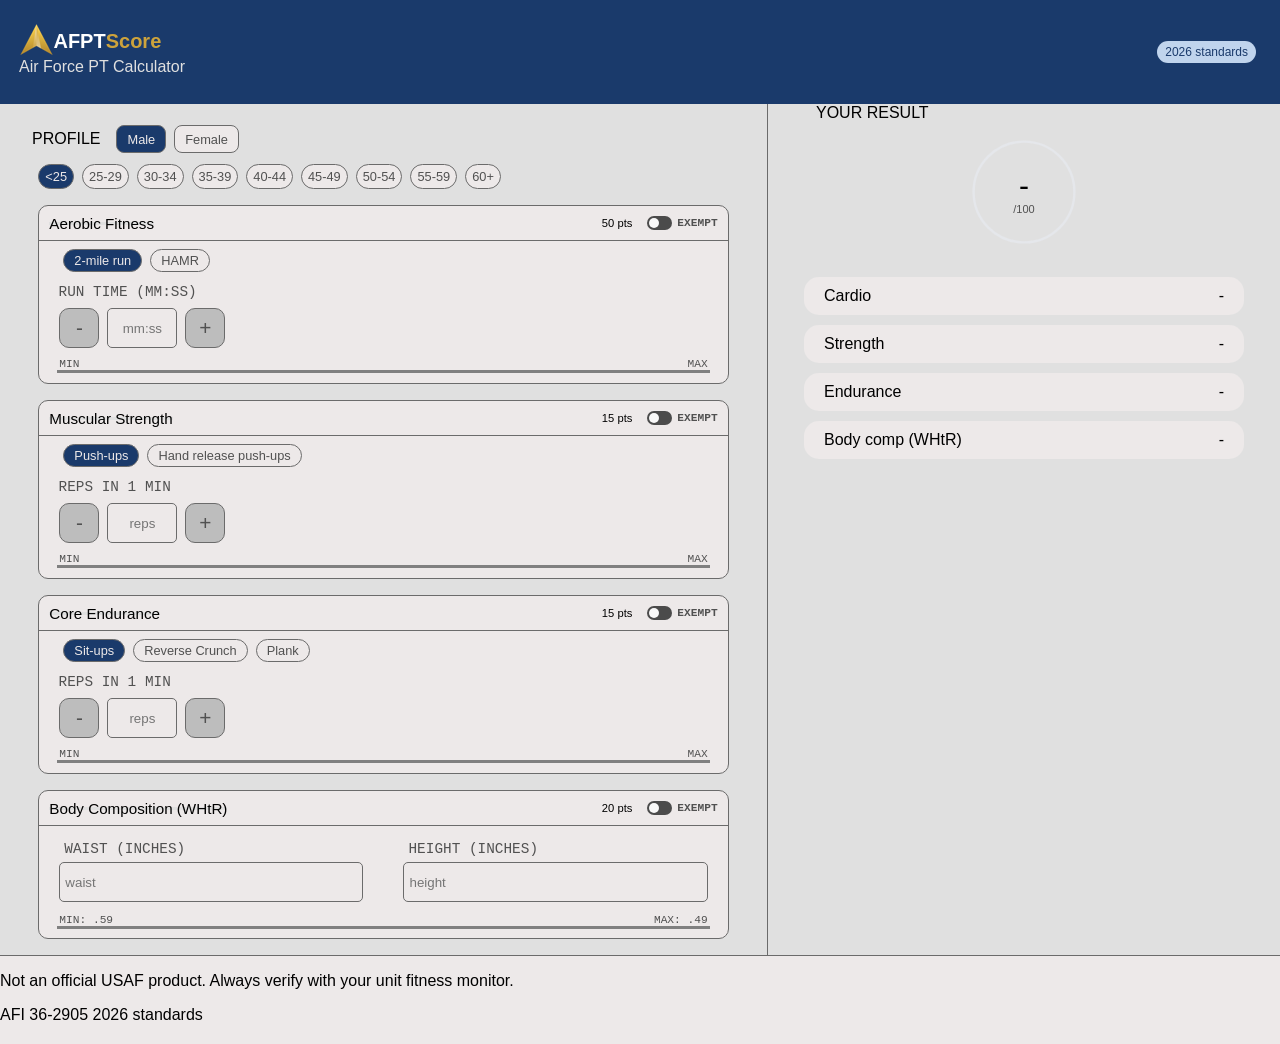
==== index.html @ 71e0cc3a "mobile testing" ====
<!DOCTYPE html>
<html lang="en">
  <head>
    <meta charset="UTF-8" />
    <meta name="viewport" content="width=device-width, initial-scale=1.0" />
 
    <!-- Primary meta -->
    <title>AFPT Calculator — Air Force PT Score & HAMR Planner (2025)</title>
    <meta name="description" content="Calculate your Air Force PT score instantly using 2025 AFI 36-2905 standards. Includes HAMR level planner, waist-to-height ratio check, and official document library." />
    <meta name="author" content="Elisa Cruz" />
    <meta name="robots" content="index, follow" />
 
    <!-- Open Graph (for link previews on Slack, LinkedIn, iMessage etc.) -->
    <meta property="og:type" content="website" />
    <meta property="og:title" content="AFPT Calculator — Air Force PT Score & HAMR Planner (2025)" />
    <meta property="og:description" content="Calculate your Air Force PT score using 2025 AFI 36-2905 standards. HAMR planner, WHtR check, and official documents." />
    <meta property="og:url" content="https://yourdomain.com/" />
    <meta property="og:image" content="https://yourdomain.com/assets/og-image.png" />
    <meta property="og:site_name" content="AFPT.app" />
 
    <!-- Twitter / X card -->
    <meta name="twitter:card" content="summary_large_image" />
    <meta name="twitter:title" content="AFPT Calculator — Air Force PT Score & HAMR Planner (2025)" />
    <meta name="twitter:description" content="Calculate your Air Force PT score using 2025 AFI 36-2905 standards." />
    <meta name="twitter:image" content="https://yourdomain.com/assets/og-image.png" />
 
    <!-- Canonical URL (tells search engines this is the authoritative page) -->
    <link rel="canonical" href="https://yourdomain.com/" />
 
    <!-- Favicon -->
    <link rel="icon" type="image/png" sizes="35x35" href="/assets/logo.png" />
    <link rel="apple-touch-icon" sizes="180x180" href="/assets/logo(180).png">
    <link rel="mask-icon" href="/safari-pinned-tab.svg" color="#5bbad5">
 
    <!-- Theme color (colors the browser chrome on mobile) -->
    <meta name="theme-color" content="#1a3a6b" />
 
    <!-- Stylesheet -->
    <link rel="stylesheet" href="css/styles.css" />
  </head>
 
  <body>
 <header>
    <!-- NAV -->
    <nav class="topnav" role="navigation" aria-label="Main navigation">
      <div class="nav-brand">
        <a href="index.html" aria-label="AFPT home" id="logo-link">
          <img id="logo" src="assets/logo.png">
          <h1 class="nav-title">AFPT<span class="nav-title-muted">Score</span></h1>
          <p id="description">Air Force PT Calculator</p>
        </a>
      </div>
     <!--  <ul class="nav-links" role="list">
        <li><a href="index.html" class="nav-link active" aria-current="page">PT calculator</a></li>
        <li><a href="hamr.html" class="nav-link">HAMR planner</a></li> 
        <li><a href="whtr.html" class="nav-link">WHtR check</a></li>
        <li><a href="documents.html" class="nav-link">Documents</a></li> --->
      </ul>
      <span class="nav-badge">2026 standards</span>
    </nav>
 </header>
    <!-- MAIN CONTENT -->
    <main id="main-content">
        <!-- MAIN DIVS -->
        <div class="main-container">
          <div id="mobile-tabs">
          <button class="mobile-tab selected" id="tab-score">Enter Scores</button>
          <button class="mobile-tab" id="tab-results">Results</button>
          </div>
        <div id="left-div">
            <div id="calculator-form">
              <div id="gender-div">
                <h2 class="hero-eyebrow">Profile</h2>
                    <button id="male" value="male" class="active">Male</button>
                    <button id="female" value="female">Female</button>
                </div>
                <div id="age-div">
                    <button id="under25" value="under25" class="active">&lt;25</button>
                    <button id="age25to29" value="age25to29">25-29</button>
                    <button id="age30to34" value="age30to34">30-34</button>
                    <button id="age35to39" value="age35to39">35-39</button>
                    <button id="age40to44" value="age40to44">40-44</button>
                    <button id="age45to49" value="age45to49">45-49</button>
                    <button id="age50to54" value="age50to54">50-54</button>
                    <button id="age55to59" value="age55to59">55-59</button>
                    <button id="over60" value="over60">60+</button>
                    </div>
                
                <div class="cal-div"> 
                  <div class="comp-header">
                    <h3 class="div-header">Aerobic Fitness</h3>
                    <div class="comp-right-text">
                    <span class="max-points">50 pts</span>
                    <label class="switch"><input type="checkbox" id="exempt-cardio"><span class="slider"></span></label>
                    <label for="exempt-cardio" class="exempt-label" id="cardio-exempt-label">Exempt</label>
                    </div>
                    </div>
                    <div id="cardio-div">
                      <div class="exempt-overlay hidden"></div>
                    <div class="button-div">
                        <button id="two-mile" class="active">2-mile run</button>
                        <button id="hamr">HAMR</button>
                        </div>
                        <div class="row-text-input">
                        <label for="cardio-input" id="cardio-label">Run Time (mm:ss)</label>
                        <div class="increment-div">
                        <button class ="increment minus">-</button>
                        <input class="ex-input" id="cardio-input" name="cardio-result" placeholder="mm:ss"/>
                        <button class ="increment plus">+</button>
                        </div>
                        <div class="min-max-div">
                          <div class="min-max-span">
                          <span id="cardio-min" class="min">Min</span>
                          <span id="cardio-max" class="max">Max</span>
                          </div>
                          <div class="line-back"></div>
                        </div>
                        </div>
                        </div>
                        
                       
                        
                       
                </div>

                <div class="cal-div">   
                     <div class="comp-header">
                    <h3 class="div-header">Muscular Strength</h3>
                    <div class="comp-right-text">
                    <span class="max-points">15 pts</span>
                    <label class="switch"><input type="checkbox" id="exempt-strength"><span class="slider"></span></label>
                    <label for="exempt-strength" class="exempt-label">Exempt</label>
                    </div>
                    </div>
                    <div id="strength-div">
                    <div class="exempt-overlay hidden"></div>
                    <div class="button-div">
                        <button id="push-ups" class="active">Push-ups</button>
                        <button id="hand-release">Hand release push-ups</button>
                        </div>
                        <div class="row-text-input">
                        <label  for="strength-input" id="strength-label">Reps in 1 min</label>
                        <div class="increment-div">
                        <button class ="increment minus">-</button>
                        <input class="ex-input" id="strength-input" name="strength-input" placeholder="reps"/>
                        <button class ="increment plus">+</button>
                        </div>
                        <div class="min-max-div">
                          <div class="min-max-span">
                          <span id="strength-min" class="min">Min</span>
                          <span id="strength-max" class="max">Max</span>
                          </div>
                          <div class="line-back"></div>
                        </div>
                        </div>
                    </div>
                </div>
                <div class="cal-div">   
                     <div class="comp-header">
                    <h3 class="div-header">Core Endurance</h3>
                    <div class="comp-right-text">
                    <span class="max-points">15 pts</span>
                    <label class="switch"><input type="checkbox" id="exempt-core"><span class="slider"></span></label>
                    <label for="exempt-core" class="exempt-label">Exempt</label>
                    </div>
                    </div>
                    <div id="core-div">
                    <div class="exempt-overlay hidden"></div>
                    <div class="button-div" id="core-btns-div">
                        <button id="sit-ups" class="active">Sit-ups</button>
                        <button id="cross-leg">Reverse Crunch</button>
                        <button id="plank">Plank</button>
                        </div>
                        <div class="row-text-input">
                        <label for="endurace-result" id="core-label">Reps in 1 min</label>
                        <div class="increment-div">
                        <button class ="increment minus">-</button>
                        <input class="ex-input" id="core-input" name="endurance-result" placeholder="reps"/>
                        <button class ="increment plus">+</button>
                        </div>
                        <div class="min-max-div">
                          <div class="min-max-span">
                          <span id="core-min" class="min">Min</span>
                          <span id="core-max" class="max">Max</span>
                          </div>
                          <div class="line-back"></div>
                        </div>
                    </div>
                    </div>
                </div>

                <div class="cal-div">   
                    <div class="comp-header">
                    <h3 class="div-header">Body Composition (WHtR)</h3>
                    <div class="comp-right-text">
                    <span class="max-points">20 pts</span>
                    <label class="switch"><input type="checkbox" id="exempt-body-comp"><span class="slider"></span></label>
                    <label for="exempt-cardio" class="exempt-label">Exempt</label>
                    </div>
                    </div>
                        <div id="body-comp-grid">
                    <div class="exempt-overlay hidden"></div>
                          <div class="body-comp-input">
                        <label for="waist">Waist (inches)</label>
                        <input id="waist" name="waist" placeholder="waist"/>
                        </div>
                        <div class="body-comp-input">
                        <label for="height">Height (inches)</label>
                        <input  id="height" name="height" placeholder="height"/>
                        </div>
                        <div class="min-max-div" id="body-min-max-div">
                          <div class="min-max-span">
                          <span id="body-comp-min" class="min">Min: .59</span>
                          <span id="body-comp-max" class="max">Max: .49</span>
                          </div>
                          <div class="line-back"></div>
                        </div>
                    </div>
                </div>
            </div>
            </div>
        <div id="right-div" class="hidden">
            <h2 class="hero-eyebrow">Your Result</h2>

            <div class="total-score-div">
                 <svg class="score-svg" viewBox="0 0 100 100" width="120" height="120">
      <!-- background track -->
      <circle
        cx="50" cy="50" r="42"
        fill="none"
        stroke="#e5e7eb"
        stroke-width="2"
      />
      <!-- animated fill ring -->
      <circle
        id="score-ring"
        cx="50" cy="50" r="42"
        fill="none"
        stroke="#639922"
        stroke-width="8"
        stroke-linecap="round"
        stroke-dasharray="264"
        stroke-dashoffset="264"
        transform="rotate(-90 50 50)"
      />
    </svg><span id="score-points">-</span><span id="total-possible">/100</span>
    </div>
            
            <div class="breakdown"><p>Cardio</p><p id="cardio">-</p></div>
            <div class="breakdown"><p>Strength</p><p id="strength">-</p></div>
            <div class="breakdown"><p>Endurance</p><p id="endurance">-</p></div>
            <div class="breakdown"><p>Body comp (WHtR)</p><p id="whtr">-</p></div>
        </div>
    </main>
 
    <!-- FOOTER -->
    <footer class="footer-bar" role="contentinfo">
      <p class="footer-note">Not an official USAF product. Always verify with your unit fitness monitor.</p>
      <p class="footer-note">AFI 36-2905 2026 standards</p>
    </footer>
 
    <!-- SCRIPTS -->
    <script src="js/data.js"></script>
    <script src="js/calculator.js"></script>
  </body>
</html>
---- css/styles.css ----
/* Global Styles */
:root {
--black: #000000; 
--gray: #515151;
--color-background:  #ede9e9;
--color-background-darker: #e0e0e0;
--light-blue: #c0d4ed;
--blue:#1a3a6b;
--gold: #cda33c;
--white: #ffffff;
--border: #6b6b6b;
--exempt: #ce5c43;
--exempt-overlay:#c0bdbd88;
/*font*/
--font-sans: -apple-system, BlinkMacSystemFont, "Segoe UI", Helvetica, Arial, sans-serif;
--font-mono: "SF Mono", "Fira Code", "Fira Mono", "Roboto Mono", monospace;
}
* {
  box-sizing: border-box;
}
html {
    background-color: var(--color-background);
}
body {
    margin: 0;
    padding: 0;
    font-family: var(--font-sans);
}
/* HIDDEN CLASS */
.hidden {
  display: none;
}

/*EXEMPT OVERLAY*/
#cardio-div, #strength-div, #core-div, #body-comp-grid{
  position: relative;
}

.exempt-overlay {
  position: absolute;
  top: 0;
  left: 0;
  right: 0;
  bottom: 0;
  background: var(--exempt-overlay);
    backdrop-filter: blur(2px);
  -webkit-backdrop-filter: blur(2px); 
  z-index: 2;
  border-radius: 0 0 10px 10px;
}



/* REMOVE DEFAULT STYLES */
input, textarea, select {
    -webkit-appearance: none;
    -moz-appearance: none;
    appearance: none;
    border-radius: 0; 
    background-image: none; 
}
#logo-link {
  padding-top: 20px;
  text-decoration: none;
}
#logo-link p {
   font-family: var(--font-sans);
  font-size: 1rem;
  position: relative;
  right: 15px;
  bottom: 5px;
}
/* FONTS */
h2 {
  font-family: var(--font-sans);
  font-size: 1rem;
  font-weight: 500;
  color: var(--black);
  margin:  1rem .5rem 1rem 2rem;
  display: inline;
}
h3
{
    font-size: .95rem;
    font-family:var(--font-sans);
    font-weight:500;
}
p {
    color: var(--black);
}
.hero-eyebrow {
  font-family: var(--font-sans);
  text-transform: uppercase;
}
#description {
  font-size: .2rem;
  color: var(--color-background-darker);
  margin: 10px 10px 20px;
}

#logo {
  display: inline;
  margin: 10px -5px  0;
  position: relative;
  top:10px;
}
.nav-title {
  display: inline-block;
  font-size: 1.25rem;
  font-weight: 700;
  color: var(--white);
  margin: 0;
}
.nav-title-muted {
  color: var(--gold);
}  

/* HEADER */
header {
 background-color: var(--blue);
    color: var(--white)
}
/* NAV */
nav {
  display: flex;
  justify-content: space-between;
  align-items: center;
  padding: .2rem 1.5rem;
}
.nav-links {
  display: flex;
  gap: 1.5rem;
  list-style: none;
  color: var(--gray);
  padding: 0 0.25rem;
}
.nav-link {
  color: var(--gray);
  text-decoration: none;
  font-weight: 500;
  border-radius:10px;
  padding: .5rem .75rem;
}
.nav-link:visited {
    color: none;
}
.active {
background-color: var(--blue);
color: var(--color-background);
}  


.nav-badge {
  background-color: var(--light-blue);
  color: var(--blue);
  font-size: 0.75rem;
  font-weight: 400;
  padding: 0.25rem 0.5rem;
  border-radius: 9999px;
}
.main-container {
  display: grid;
  grid-template-columns: 1fr;
  background: var(--color-background-darker);
}
#mobile-tabs {
  display: grid;
  grid-template-columns: 1fr 1fr;
  height: 40px;
}
.mobile-tab {
  border-style: none;
  border-radius: 0px;
  background-color: var(--color-background);
}
.selected {
border-bottom: solid 4px var(--blue);
}

#left-div {
  border-right: solid var(--border) .5px;
}

#right-div {
  padding: 0 1rem;
  background-color: var(--color-background-darker);
}

.cal-div {
  display: flex;
  background-color: var(--color-background);
  flex-direction: column;
  border: solid var(--border) .5px;
  border-radius: 10px;
    width: 90%;
  margin: 1rem auto;

}
#gender-div {
display: flex;
gap: .5rem;
align-items: center ;
margin-top: 10px;

}

#gender-div button {
height: 28px;
border-radius: 8px;
}
#age-div {
  display: flex;
  flex-wrap: wrap;
    gap: .5rem;
    justify-content: flex-start;
    width: 90%;
  margin: 0 auto 1rem;
}
#age-div button {
  font-size: .8rem;
  padding: 4px 6px;
}
.button-div {
  display: flex; 
  justify-content: flex-start;
  gap: .5rem;
  margin: .5rem 1.5rem;
}

.comp-header {
  display: flex;
  justify-content: space-between;
  border-bottom: .5px solid var(--border);
  height: 35px;
}

.comp-right-text {
display: flex;
flex-direction: row;
align-items: center;
gap: 5px;
margin-right: 10px;
font-size: .7rem;
}

.max-points {
  margin-right: 10px;
}
 .exempt-label {
  margin: 0;
  font-family: var(--font-mono);
  text-transform: uppercase;
  font-size: .7rem;
  font-weight: 600;
}
.is-exempt {

    color:#6b6b6b;
  h3 {
    color:#6b6b6b;
  }
  label {
    color: var(--exempt);
  }
}
.row-text-input {
  display: flex;
  flex-direction: column;
  justify-content: flex-start;
  margin: 0;
}
.increment-div {
  display: flex;
  gap: 3px;
  align-content: center;
}

.increment {
  height: 40px;
  width: 40px;
  border-radius: 10px;
  background: #bdbdbd;
  font-size: 1.3rem;

}
.minus {
  margin-left: 20px;
}
.ex-input {
  width: 70px;
  height: 40px;
  text-align: center;
  margin: 0 5px 10px 5px;
}

.div-header {
display: flex;
justify-content: space-between;
align-items: center;
padding: 0;
color: var(--black);
background-color: var(--color-background-darker);
margin-left: 10px;
}
.min-max-div {
  display: flex;
  flex-direction: column;
 align-items: center;
 margin-bottom: 10px;
}
.min-max-span {
  display: flex;
  flex-direction: row;
  width: 100%;
  justify-content: space-between;
    font-family: var(--font-mono);
  text-transform: uppercase;
  color: var(--gray);
  font-size: .7rem;
}
.min {
 margin-left: 20px;
}

.max {
 margin-right: 20px;
}
.line-back {
  width:95%;
  height:3px;
  background-color:gray;
  margin: 0;
}

button {
background-color: var(--color-background);
color: var(--gray);
border: none;
padding: 3px 10px;
border-radius: 20px;
border: solid var(--border) .5px;
cursor: pointer;
font-size: .8rem;
}
/* CALCULATOR STYLES*/
label {
color: var(--gray);
font-size: .9rem;
margin: .25rem 1.2rem .5rem;
text-transform: uppercase;
font-family: var(--font-mono);
}
input, select {
background-color: var(--color-background);
color: var(--black);
border: solid var(--border) .5px;
padding: 5px;
border-radius: 5px;
margin: 0;
}

/*TOGGLE SWITCH*/
input[type="checkbox"] {
 opacity: 0;
  width: 0;
  height: 0;

}

.switch {
  position: relative;
  display: inline-block;
  width: 25px;
  height: 14px;
  margin: 0;
}

.slider {
position: absolute;
cursor: pointer;
  top: 0;
  left: 0;
  right: 0;
  bottom: 0;
  background-color: #4b4b4b;
  border-radius: 80px;
  -webkit-transition: .4s;
  transition: .4s;
}

.slider::before {
  position: absolute;
  content: "";
  height: 10px;
  width: 10px;
  left: 2px;
  bottom: 2px;
  border-radius: 20px;
  background-color: rgba(255, 255, 255, 0.963);
  -webkit-transition: .4s;
  transition: .4s;
}

input:checked + .slider {
  background-color: var(--exempt);
}

input:focus + .slider {
  box-shadow: 0 0 1px var(--exempt);
}

input:checked + .slider:before {
  -webkit-transform: translateX(11px);
  -ms-transform: translateX(11px);
  transform: translateX(11px);
}
/*///////*/
#body-comp-grid {
  display: grid;
  grid-template-columns: 1fr 1fr;
  grid-template-rows: 1fr 40%;
  justify-content: left;
  width: 100%;
  margin: 0;
}

#body-min-max-div {
  display: flex;
  justify-content: center;
  grid-row: 2/3;
  grid-column: 1/3;
  margin: 0 0 16px;
  width: 100%;
}

.body-comp-input {
  display: flex;
 flex-direction: column;
 margin:10px 20px 5px;
}
.body-comp-input input {
  width: 100%;
  height: 40px;
}
.body-comp-input label {
  margin: 5px;
}

.total-score-div {
    position: relative;
  width: 120px;
  height: 120px;
  display: flex;
  justify-content: center;
  margin: 10px auto 25px;
}

.score-svg {
  position: absolute;
  top: 0;
  left: 0;
}
.total-score-div span {
position: absolute;
  top: 45%;
  left: 50%;
  transform: translate(-50%, -50%);
  text-align: center;
  display: flex;
  flex-direction: column;
  padding: 10px;
}

#score-points {
font-size: 30px;
  font-weight: 500;
  color: var(--black);
  line-height: 1;
}
#total-possible {
   font-size: 11px;
  color: var(--gray);
  margin-top: 23px;
}
.breakdown {
    background-color: var(--color-background);
    display: flex;
    justify-content: space-between;
    margin:10px  20px;
border-radius: 15px;
padding: 5px;
}
.breakdown p {
    margin: 5px 15px;
}


/* FOOTER */
footer {
border-top: solid var(--border) .5px;
}


/*  MID SIZE SCREEN WIDTH  */

@media only screen and (min-width: 700px) {

.main-container {
  grid-template-columns: 60% 40%;
}

  #left-div {
  grid-column: 1/2;
  gap: 1rem;
}

#right-div {
  grid-column: 2/3;
  gap: 1rem;
}

#mobile-tabs {
  display: none;
}


}
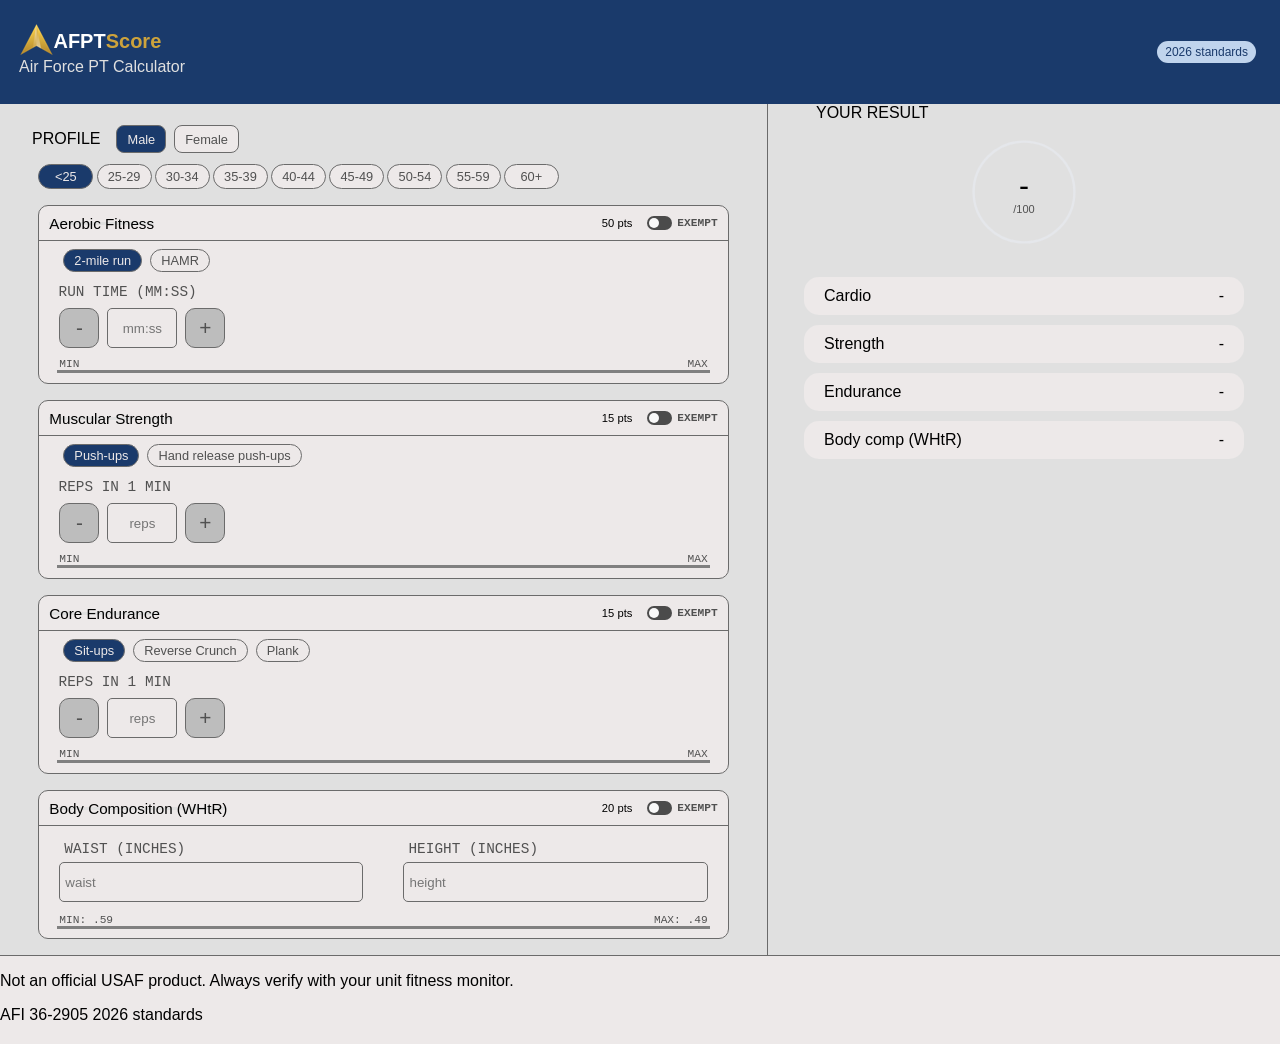
==== commit dcdd40f0: "update" ====
--- a/index.html
+++ b/index.html
@@ -5,7 +5,7 @@
     <meta name="viewport" content="width=device-width, initial-scale=1.0" />
  
     <!-- Primary meta -->
-    <title>AFPT Calculator — Air Force PT Score & HAMR Planner (2025)</title>
+    <title>AFPTScore  — Air Force PT Calculator</title>
     <meta name="description" content="Calculate your Air Force PT score instantly using 2025 AFI 36-2905 standards. Includes HAMR level planner, waist-to-height ratio check, and official document library." />
     <meta name="author" content="Elisa Cruz" />
     <meta name="robots" content="index, follow" />
@@ -15,22 +15,25 @@
     <meta property="og:title" content="AFPT Calculator — Air Force PT Score & HAMR Planner (2025)" />
     <meta property="og:description" content="Calculate your Air Force PT score using 2025 AFI 36-2905 standards. HAMR planner, WHtR check, and official documents." />
     <meta property="og:url" content="https://yourdomain.com/" />
-    <meta property="og:image" content="https://yourdomain.com/assets/og-image.png" />
-    <meta property="og:site_name" content="AFPT.app" />
+    <meta property="og:image" content="assets/logo.png" />
+    <meta property="og:site_name" content="AFPTScore" />
  
     <!-- Twitter / X card -->
     <meta name="twitter:card" content="summary_large_image" />
     <meta name="twitter:title" content="AFPT Calculator — Air Force PT Score & HAMR Planner (2025)" />
     <meta name="twitter:description" content="Calculate your Air Force PT score using 2025 AFI 36-2905 standards." />
-    <meta name="twitter:image" content="https://yourdomain.com/assets/og-image.png" />
+    <meta name="twitter:image" content="assets/logo.png" />
  
     <!-- Canonical URL (tells search engines this is the authoritative page) -->
     <link rel="canonical" href="https://yourdomain.com/" />
  
     <!-- Favicon -->
-    <link rel="icon" type="image/png" sizes="35x35" href="/assets/logo.png" />
-    <link rel="apple-touch-icon" sizes="180x180" href="/assets/logo(180).png">
-    <link rel="mask-icon" href="/safari-pinned-tab.svg" color="#5bbad5">
+  <link rel="icon" type="image/png" href="assets/favicon-96x96.png" sizes="96x96" />
+<link rel="icon" type="image/svg+xml" href="assets/favicon.svg" />
+<link rel="shortcut icon" href="assets/favicon.ico" />
+<link rel="apple-touch-icon" sizes="180x180" href="assets/apple-touch-icon.png" />
+<meta name="apple-mobile-web-app-title" content="AFPTScore" />
+<link rel="manifest" href="assets/site.webmanifest" />
  
     <!-- Theme color (colors the browser chrome on mobile) -->
     <meta name="theme-color" content="#1a3a6b" />
--- a/css/styles.css
+++ b/css/styles.css
@@ -211,7 +211,7 @@
 #age-div {
   display: flex;
   flex-wrap: wrap;
-    gap: .5rem;
+    gap: .2rem;
     justify-content: flex-start;
     width: 90%;
   margin: 0 auto 1rem;
@@ -219,6 +219,7 @@
 #age-div button {
   font-size: .8rem;
   padding: 4px 6px;
+  width:55px;
 }
 .button-div {
   display: flex; 
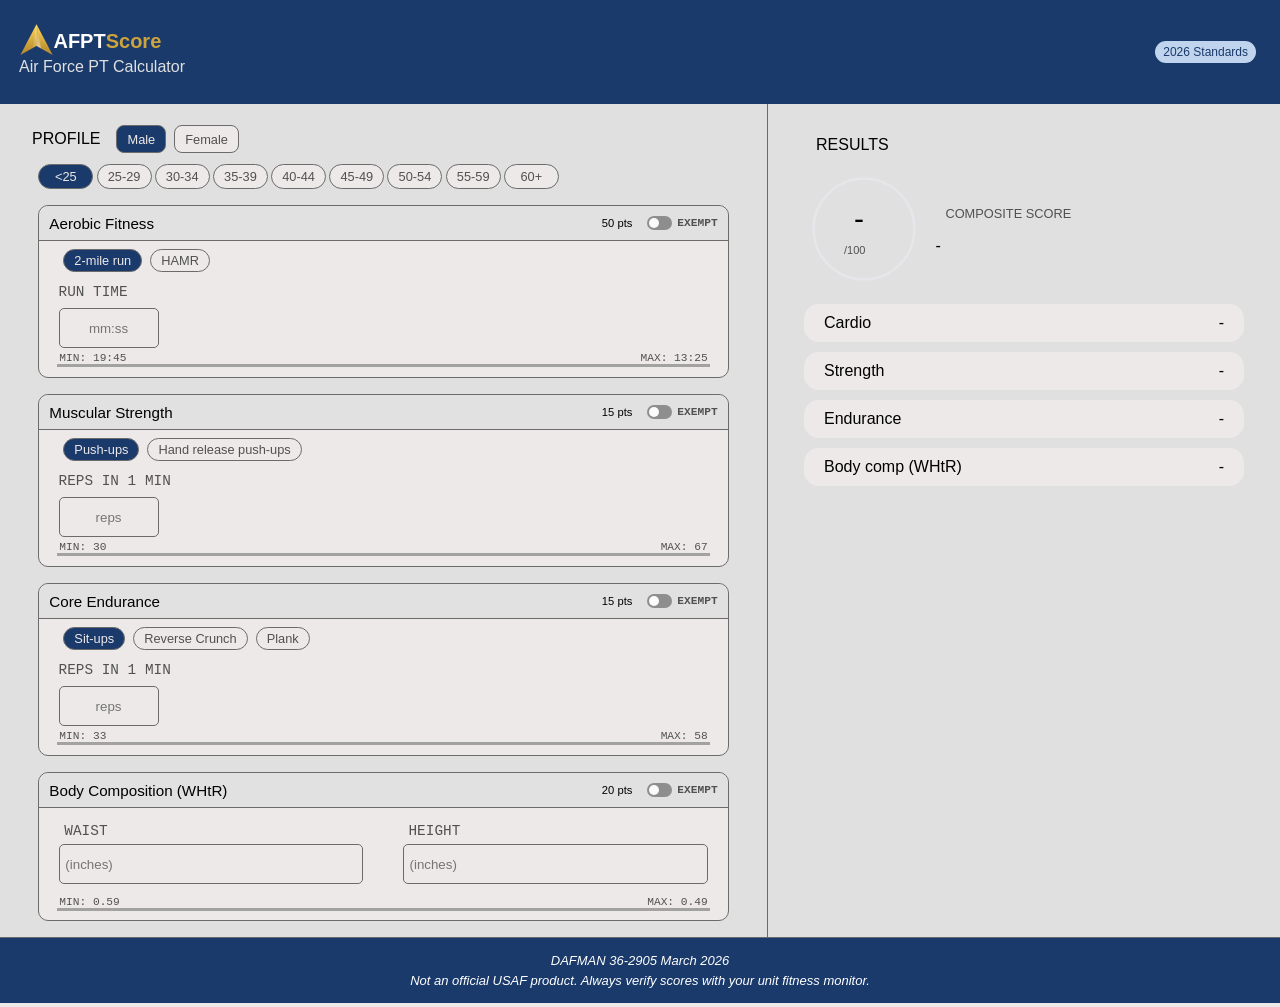
==== commit adb4a04d: "update" ====
--- a/index.html
+++ b/index.html
@@ -57,9 +57,9 @@
         <li><a href="index.html" class="nav-link active" aria-current="page">PT calculator</a></li>
         <li><a href="hamr.html" class="nav-link">HAMR planner</a></li> 
         <li><a href="whtr.html" class="nav-link">WHtR check</a></li>
-        <li><a href="documents.html" class="nav-link">Documents</a></li> --->
-      </ul>
-      <span class="nav-badge">2026 standards</span>
+        <li><a href="documents.html" class="nav-link">Documents</a></li> 
+      </ul>--->
+      <span class="nav-badge">2026 Standards</span>
     </nav>
  </header>
     <!-- MAIN CONTENT -->
@@ -91,7 +91,7 @@
                 
                 <div class="cal-div"> 
                   <div class="comp-header">
-                    <h3 class="div-header">Aerobic Fitness</h3>
+                    <h3 >Aerobic Fitness</h3>
                     <div class="comp-right-text">
                     <span class="max-points">50 pts</span>
                     <label class="switch"><input type="checkbox" id="exempt-cardio"><span class="slider"></span></label>
@@ -100,23 +100,24 @@
                     </div>
                     <div id="cardio-div">
                       <div class="exempt-overlay hidden"></div>
-                    <div class="button-div">
+                    <div class="button-div" id="cardio-btns-div">
                         <button id="two-mile" class="active">2-mile run</button>
                         <button id="hamr">HAMR</button>
                         </div>
                         <div class="row-text-input">
-                        <label for="cardio-input" id="cardio-label">Run Time (mm:ss)</label>
-                        <div class="increment-div">
-                        <button class ="increment minus">-</button>
+                        <label for="cardio-input" id="cardio-label">Run Time</label>
+                        <div class="input-div">
                         <input class="ex-input" id="cardio-input" name="cardio-result" placeholder="mm:ss"/>
-                        <button class ="increment plus">+</button>
+                        <span class="input-error-msg hidden" id="cardio-input-error"></span>
                         </div>
                         <div class="min-max-div">
                           <div class="min-max-span">
                           <span id="cardio-min" class="min">Min</span>
                           <span id="cardio-max" class="max">Max</span>
                           </div>
-                          <div class="line-back"></div>
+                          <div class="line-back">
+                            <div class="line-fill" id="cardio-fill"></div>
+                          </div>
                         </div>
                         </div>
                         </div>
@@ -128,7 +129,7 @@
 
                 <div class="cal-div">   
                      <div class="comp-header">
-                    <h3 class="div-header">Muscular Strength</h3>
+                    <h3 >Muscular Strength</h3>
                     <div class="comp-right-text">
                     <span class="max-points">15 pts</span>
                     <label class="switch"><input type="checkbox" id="exempt-strength"><span class="slider"></span></label>
@@ -137,30 +138,31 @@
                     </div>
                     <div id="strength-div">
                     <div class="exempt-overlay hidden"></div>
-                    <div class="button-div">
+                    <div class="button-div" id="strength-btns-div">
                         <button id="push-ups" class="active">Push-ups</button>
                         <button id="hand-release">Hand release push-ups</button>
                         </div>
                         <div class="row-text-input">
                         <label  for="strength-input" id="strength-label">Reps in 1 min</label>
-                        <div class="increment-div">
-                        <button class ="increment minus">-</button>
+                        <div class="input-div">
                         <input class="ex-input" id="strength-input" name="strength-input" placeholder="reps"/>
-                        <button class ="increment plus">+</button>
+                        <span class="input-error-msg hidden" id="strength-input-error"></span>
                         </div>
                         <div class="min-max-div">
                           <div class="min-max-span">
                           <span id="strength-min" class="min">Min</span>
                           <span id="strength-max" class="max">Max</span>
                           </div>
-                          <div class="line-back"></div>
+                          <div class="line-back">
+                            <div class="line-fill" id="strength-fill"></div>
+                          </div>
                         </div>
                         </div>
                     </div>
                 </div>
                 <div class="cal-div">   
                      <div class="comp-header">
-                    <h3 class="div-header">Core Endurance</h3>
+                    <h3 >Core Endurance</h3>
                     <div class="comp-right-text">
                     <span class="max-points">15 pts</span>
                     <label class="switch"><input type="checkbox" id="exempt-core"><span class="slider"></span></label>
@@ -176,17 +178,18 @@
                         </div>
                         <div class="row-text-input">
                         <label for="endurace-result" id="core-label">Reps in 1 min</label>
-                        <div class="increment-div">
-                        <button class ="increment minus">-</button>
+                        <div class="input-div">
                         <input class="ex-input" id="core-input" name="endurance-result" placeholder="reps"/>
-                        <button class ="increment plus">+</button>
+                        <span class="input-error-msg hidden" id="core-input-error"></span>
                         </div>
                         <div class="min-max-div">
                           <div class="min-max-span">
                           <span id="core-min" class="min">Min</span>
                           <span id="core-max" class="max">Max</span>
                           </div>
-                          <div class="line-back"></div>
+                          <div class="line-back">
+                            <div class="line-fill" id="core-fill"></div>
+                          </div>
                         </div>
                     </div>
                     </div>
@@ -194,7 +197,7 @@
 
                 <div class="cal-div">   
                     <div class="comp-header">
-                    <h3 class="div-header">Body Composition (WHtR)</h3>
+                    <h3 >Body Composition (WHtR)</h3>
                     <div class="comp-right-text">
                     <span class="max-points">20 pts</span>
                     <label class="switch"><input type="checkbox" id="exempt-body-comp"><span class="slider"></span></label>
@@ -204,28 +207,32 @@
                         <div id="body-comp-grid">
                     <div class="exempt-overlay hidden"></div>
                           <div class="body-comp-input">
-                        <label for="waist">Waist (inches)</label>
-                        <input id="waist" name="waist" placeholder="waist"/>
+                        <label for="waist">Waist</label>
+                        <input id="waist" name="waist" placeholder="(inches)"/>
+                        <span class="input-error-msg hidden" id="waist-error"></span>
                         </div>
                         <div class="body-comp-input">
-                        <label for="height">Height (inches)</label>
-                        <input  id="height" name="height" placeholder="height"/>
+                        <label for="height">Height</label>
+                        <input id="height" name="height" placeholder="(inches)"/>
+                        <span class="input-error-msg hidden" id="height-error"></span>
                         </div>
                         <div class="min-max-div" id="body-min-max-div">
                           <div class="min-max-span">
                           <span id="body-comp-min" class="min">Min: .59</span>
                           <span id="body-comp-max" class="max">Max: .49</span>
                           </div>
-                          <div class="line-back"></div>
+                          <div class="line-back"><div class="line-fill" id="body-comp-fill"></div></div>
+                          
                         </div>
                     </div>
                 </div>
             </div>
             </div>
         <div id="right-div" class="hidden">
-            <h2 class="hero-eyebrow">Your Result</h2>
+            <h2 class="hero-eyebrow">Results</h2>
 
             <div class="total-score-div">
+              <div id="svg-div">
                  <svg class="score-svg" viewBox="0 0 100 100" width="120" height="120">
       <!-- background track -->
       <circle
@@ -247,6 +254,11 @@
         transform="rotate(-90 50 50)"
       />
     </svg><span id="score-points">-</span><span id="total-possible">/100</span>
+  </div>
+    <div id="composite-div">
+      <h3>Composite score</h3>
+      <p id="composite-score">-</p>
+    </div>
     </div>
             
             <div class="breakdown"><p>Cardio</p><p id="cardio">-</p></div>
@@ -258,8 +270,8 @@
  
     <!-- FOOTER -->
     <footer class="footer-bar" role="contentinfo">
-      <p class="footer-note">Not an official USAF product. Always verify with your unit fitness monitor.</p>
-      <p class="footer-note">AFI 36-2905 2026 standards</p>
+      <p class="footer-note">DAFMAN 36-2905 March 2026</p>
+      <p class="footer-note">Not an official USAF product. Always verify scores with your unit fitness monitor.</p>
     </footer>
  
     <!-- SCRIPTS -->
--- a/css/styles.css
+++ b/css/styles.css
@@ -11,6 +11,7 @@
 --border: #6b6b6b;
 --exempt: #ce5c43;
 --exempt-overlay:#c0bdbd88;
+--green:#1a6b21;
 /*font*/
 --font-sans: -apple-system, BlinkMacSystemFont, "Segoe UI", Helvetica, Arial, sans-serif;
 --font-mono: "SF Mono", "Fira Code", "Fira Mono", "Roboto Mono", monospace;
@@ -84,6 +85,7 @@
     font-size: .95rem;
     font-family:var(--font-sans);
     font-weight:500;
+    margin-left: 10px;
 }
 p {
     color: var(--black);
@@ -182,7 +184,7 @@
 }
 
 #right-div {
-  padding: 0 1rem;
+  padding: 2rem 1rem 0;
   background-color: var(--color-background-darker);
 }
 
@@ -231,8 +233,11 @@
 .comp-header {
   display: flex;
   justify-content: space-between;
+  align-items: center;
   border-bottom: .5px solid var(--border);
   height: 35px;
+  border-radius: 10px 10px 0 0;
+  background-color: rgba(224, 224, 224, 0.8);
 }
 
 .comp-right-text {
@@ -270,39 +275,32 @@
   justify-content: flex-start;
   margin: 0;
 }
-.increment-div {
-  display: flex;
-  gap: 3px;
-  align-content: center;
-}
-
-.increment {
-  height: 40px;
-  width: 40px;
-  border-radius: 10px;
-  background: #bdbdbd;
-  font-size: 1.3rem;
-
-}
-.minus {
-  margin-left: 20px;
-}
+.input-div {
+  display: flex;
+  flex-direction: column;
+  margin: 0 1.2rem;
+}
+
 .ex-input {
-  width: 70px;
+  width: 100px;
   height: 40px;
   text-align: center;
-  margin: 0 5px 10px 5px;
-}
-
-.div-header {
-display: flex;
-justify-content: space-between;
-align-items: center;
-padding: 0;
-color: var(--black);
-background-color: var(--color-background-darker);
-margin-left: 10px;
-}
+  margin-bottom: 4px;
+}
+
+.input-error {
+  border-color: #c0392b !important;
+  background-color: #fff5f5;
+}
+
+.input-error-msg {
+  font-size: 0.7rem;
+  color: #c0392b;
+  font-family: var(--font-mono);
+  margin: 0 0 8px;
+}
+
+
 .min-max-div {
   display: flex;
   flex-direction: column;
@@ -327,10 +325,23 @@
  margin-right: 20px;
 }
 .line-back {
-  width:95%;
-  height:3px;
-  background-color:gray;
+  width: 95%;
+  height: 3px;
+  background-color: rgb(162, 162, 162);
   margin: 0;
+  position: relative;
+  overflow: hidden;
+}
+
+.line-fill {
+  position: absolute;
+  left: 0;
+  top: 0;
+  height: 100%;
+  width: 0%;
+  background-color: var(--green);
+  border-radius: 2px;
+  transition: width 0.5s ease;
 }
 
 button {
@@ -383,7 +394,7 @@
   left: 0;
   right: 0;
   bottom: 0;
-  background-color: #4b4b4b;
+  background-color: #8e8e8e;
   border-radius: 80px;
   -webkit-transition: .4s;
   transition: .4s;
@@ -448,37 +459,40 @@
 }
 
 .total-score-div {
-    position: relative;
-  width: 120px;
-  height: 120px;
-  display: flex;
-  justify-content: center;
-  margin: 10px auto 25px;
-}
-
-.score-svg {
-  position: absolute;
-  top: 0;
-  left: 0;
+  display: grid;
+  justify-content: start;
+  margin: 15px 20px 0;
+}
+
+
+#composite-div {
+  grid-column: 2/3;
+  align-content: center;
+  margin-left: -20px;
+
+}
+#composite-div h3 {
+  color: var(--gray);
+  text-transform: uppercase;
+  font-size: .8em;
 }
 .total-score-div span {
-position: absolute;
-  top: 45%;
-  left: 50%;
+position: relative;
   transform: translate(-50%, -50%);
   text-align: center;
-  display: flex;
-  flex-direction: column;
-  padding: 10px;
 }
 
 #score-points {
+  bottom:60px;
+  right: 70px;
 font-size: 30px;
   font-weight: 500;
   color: var(--black);
   line-height: 1;
 }
 #total-possible {
+   bottom:35px;
+  right: 90px;
    font-size: 11px;
   color: var(--gray);
   margin-top: 23px;
@@ -499,8 +513,17 @@
 /* FOOTER */
 footer {
 border-top: solid var(--border) .5px;
-}
-
+background-color: var(--blue);
+padding: 10px 10px;
+text-align: center;
+}
+
+ .footer-note {
+  color: var(--white);
+  margin: 5px 10px;
+  font-size: small;
+  font-style: italic;
+ }
 
 /*  MID SIZE SCREEN WIDTH  */
 
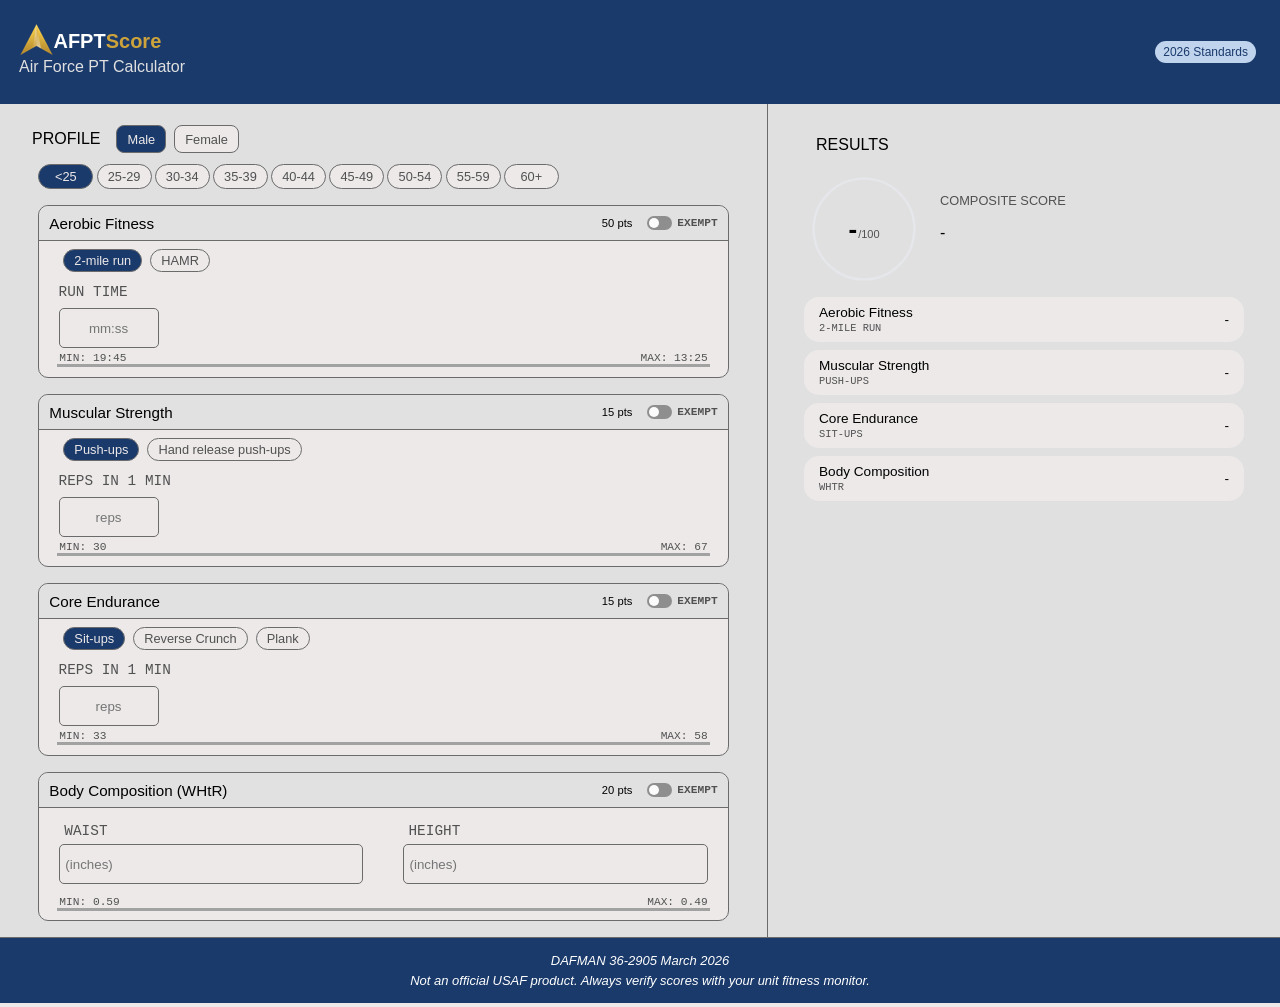
==== commit e68a91b5: "update" ====
--- a/index.html
+++ b/index.html
@@ -177,7 +177,7 @@
                         <button id="plank">Plank</button>
                         </div>
                         <div class="row-text-input">
-                        <label for="endurace-result" id="core-label">Reps in 1 min</label>
+                        <label for="core-input" id="core-label">Reps in 1 min</label>
                         <div class="input-div">
                         <input class="ex-input" id="core-input" name="endurance-result" placeholder="reps"/>
                         <span class="input-error-msg hidden" id="core-input-error"></span>
@@ -247,24 +247,64 @@
         cx="50" cy="50" r="42"
         fill="none"
         stroke="#639922"
-        stroke-width="8"
+        stroke-width="4"
         stroke-linecap="round"
         stroke-dasharray="264"
         stroke-dashoffset="264"
         transform="rotate(-90 50 50)"
       />
-    </svg><span id="score-points">-</span><span id="total-possible">/100</span>
+    </svg>
+    <div id="ring-label">
+      <span id="score-points">-</span><span id="total-possible">/100</span>
+    </div>
   </div>
     <div id="composite-div">
       <h3>Composite score</h3>
       <p id="composite-score">-</p>
+      <p id="score-rating"></p>
     </div>
     </div>
             
-            <div class="breakdown"><p>Cardio</p><p id="cardio">-</p></div>
-            <div class="breakdown"><p>Strength</p><p id="strength">-</p></div>
-            <div class="breakdown"><p>Endurance</p><p id="endurance">-</p></div>
-            <div class="breakdown"><p>Body comp (WHtR)</p><p id="whtr">-</p></div>
+            <div class="breakdown">
+              <div class="breakdown-left">
+                <span class="breakdown-name">Aerobic Fitness</span>
+                <span class="breakdown-exercise" id="cardio-ex-label">2-Mile Run</span>
+              </div>
+              <div class="breakdown-right">
+                <span class="breakdown-status" id="cardio-status"></span>
+                <span class="breakdown-points" id="cardio">-</span>
+              </div>
+            </div>
+            <div class="breakdown">
+              <div class="breakdown-left">
+                <span class="breakdown-name">Muscular Strength</span>
+                <span class="breakdown-exercise" id="strength-ex-label">Push-ups</span>
+              </div>
+              <div class="breakdown-right">
+                <span class="breakdown-status" id="strength-status"></span>
+                <span class="breakdown-points" id="strength">-</span>
+              </div>
+            </div>
+            <div class="breakdown">
+              <div class="breakdown-left">
+                <span class="breakdown-name">Core Endurance</span>
+                <span class="breakdown-exercise" id="core-ex-label">Sit-ups</span>
+              </div>
+              <div class="breakdown-right">
+                <span class="breakdown-status" id="endurance-status"></span>
+                <span class="breakdown-points" id="endurance">-</span>
+              </div>
+            </div>
+            <div class="breakdown">
+              <div class="breakdown-left">
+                <span class="breakdown-name">Body Composition</span>
+                <span class="breakdown-exercise">WHtR</span>
+              </div>
+              <div class="breakdown-right">
+                <span class="breakdown-status" id="whtr-status"></span>
+                <span class="breakdown-points" id="whtr">-</span>
+              </div>
+            </div>
         </div>
     </main>
  
--- a/css/styles.css
+++ b/css/styles.css
@@ -459,55 +459,127 @@
 }
 
 .total-score-div {
-  display: grid;
-  justify-content: start;
+  display: flex;
+  align-items: center;
+  gap: 16px;
   margin: 15px 20px 0;
 }
 
+#svg-div {
+  position: relative;
+  width: 120px;
+  height: 120px;
+  flex-shrink: 0;
+}
+
+#ring-label {
+  position: absolute;
+  top: 50%;
+  left: 50%;
+  transform: translate(-50%, -50%);
+  display: flex;
+  align-items: baseline;
+  gap: 1px;
+  pointer-events: none;
+  white-space: nowrap;
+}
 
 #composite-div {
-  grid-column: 2/3;
   align-content: center;
-  margin-left: -20px;
-
-}
+}
+
 #composite-div h3 {
   color: var(--gray);
   text-transform: uppercase;
   font-size: .8em;
-}
-.total-score-div span {
-position: relative;
-  transform: translate(-50%, -50%);
-  text-align: center;
+  margin: 0 0 2px;
+}
+
+#score-ring {
+  transition: stroke-dashoffset 0.6s ease, stroke 0.4s ease;
 }
 
 #score-points {
-  bottom:60px;
-  right: 70px;
-font-size: 30px;
+  font-size: 26px;
+  font-weight: 600;
+  color: var(--black);
+  line-height: 1;
+}
+
+#total-possible {
+  font-size: 11px;
+  color: var(--gray);
+  margin-bottom: 2px;
+}
+
+#score-rating {
+  font-size: 0.72rem;
+  text-transform:capitalize;
+  font-family: var(--font-sans);
+  padding:4px 2px;
+  border-radius: 10px; text-align: center;
+  font-weight: 600;
+  margin: 3px 0 0;
+}
+
+.rating-excellent    { color: #53821a;  background-color: #a9c38d88 ;}
+.rating-satisfactory { color: #878720; background-color: rgba(221, 227, 140, 0.552) ; }
+.rating-unsat        { color: #ae3939; background-color: #df94947c ; }
+.breakdown {
+  background-color: var(--color-background);
+  display: flex;
+  justify-content: space-between;
+  align-items: center;
+  margin: 8px 20px;
+  border-radius: 15px;
+  padding: 8px 15px;
+}
+
+.breakdown-left {
+  display: flex;
+  flex-direction: column;
+  gap: 2px;
+}
+
+.breakdown-name {
+  font-size: 0.85rem;
   font-weight: 500;
   color: var(--black);
-  line-height: 1;
-}
-#total-possible {
-   bottom:35px;
-  right: 90px;
-   font-size: 11px;
+}
+
+.breakdown-exercise {
+  font-size: 0.65rem;
+  font-family: var(--font-mono);
   color: var(--gray);
-  margin-top: 23px;
-}
-.breakdown {
-    background-color: var(--color-background);
-    display: flex;
-    justify-content: space-between;
-    margin:10px  20px;
-border-radius: 15px;
-padding: 5px;
-}
-.breakdown p {
-    margin: 5px 15px;
-}
+  text-transform: uppercase;
+}
+
+.breakdown-right {
+  display: flex;
+  align-items: center;
+  gap: 8px;
+}
+
+.breakdown-points {
+  font-size: 0.85rem;
+  font-weight: 500;
+  color: var(--black);
+  min-width: 42px;
+  text-align: right;
+}
+
+.breakdown-status {
+  font-size: 0.68rem;
+  font-family: var(--font-sans);
+  text-transform: capitalize;
+  font-weight: 600;
+  padding: 3px 6px;
+  border-radius: 8px;
+}
+
+.status-pass   { color: #53821a;  background-color: #a9c38d88; }
+.status-fail   { color: #ae3939;  background-color: #df94947c; }
+.status-exempt { color: var(--exempt); background-color: #ce5c4322; }
 
 
 /* FOOTER */
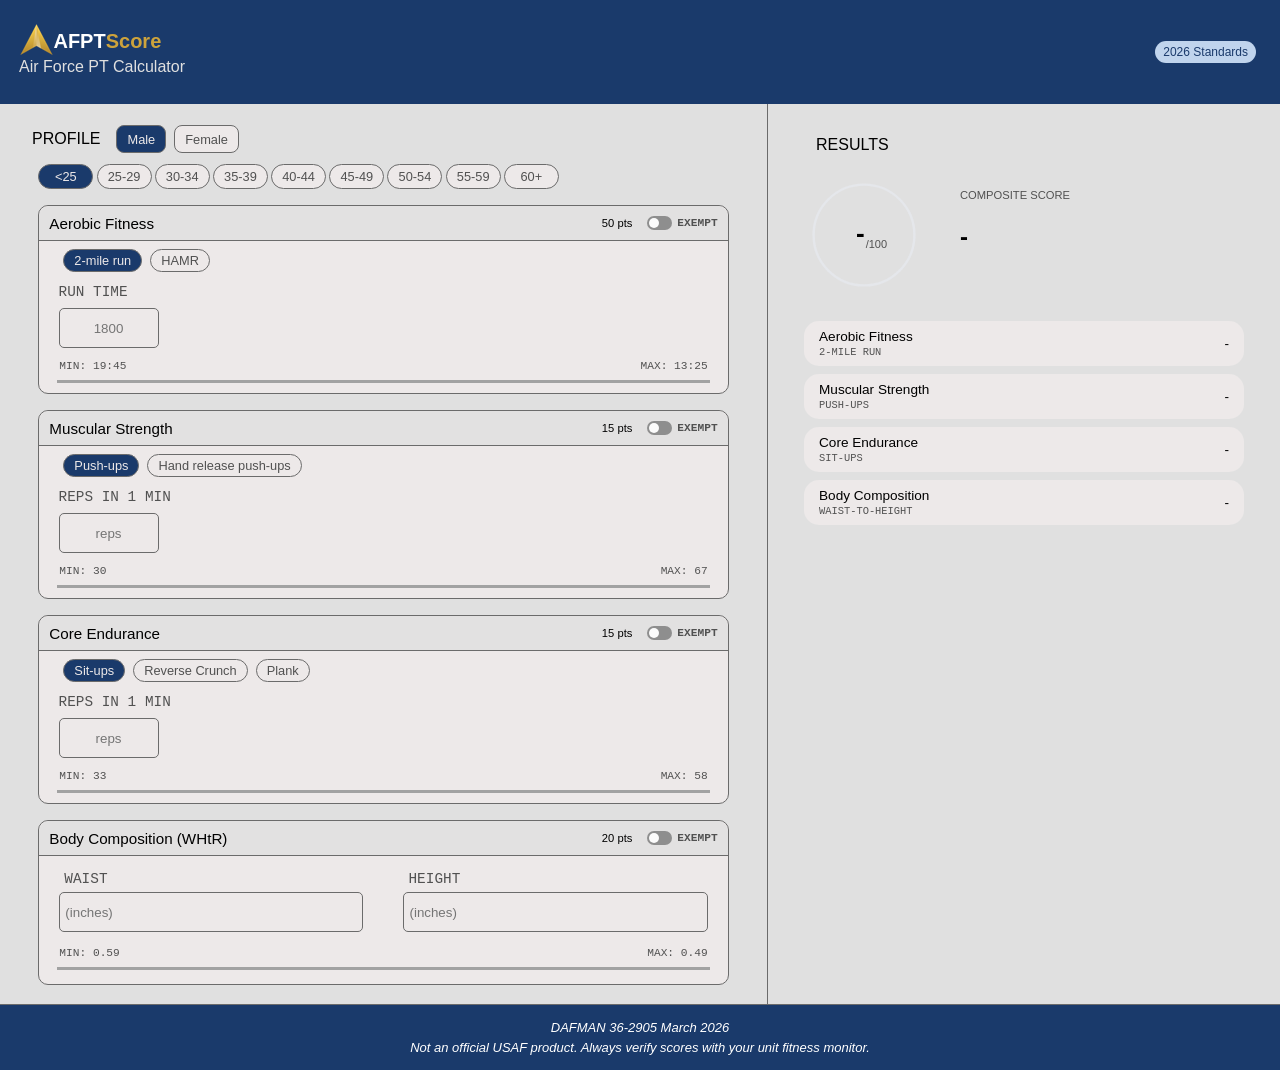
==== commit a4db949c: "update to composite front-end Co-authored-by: Copilot <copilot@github.com>" ====
--- a/index.html
+++ b/index.html
@@ -3,13 +3,11 @@
   <head>
     <meta charset="UTF-8" />
     <meta name="viewport" content="width=device-width, initial-scale=1.0" />
- 
     <!-- Primary meta -->
     <title>AFPTScore  — Air Force PT Calculator</title>
     <meta name="description" content="Calculate your Air Force PT score instantly using 2025 AFI 36-2905 standards. Includes HAMR level planner, waist-to-height ratio check, and official document library." />
     <meta name="author" content="Elisa Cruz" />
     <meta name="robots" content="index, follow" />
- 
     <!-- Open Graph (for link previews on Slack, LinkedIn, iMessage etc.) -->
     <meta property="og:type" content="website" />
     <meta property="og:title" content="AFPT Calculator — Air Force PT Score & HAMR Planner (2025)" />
@@ -17,303 +15,287 @@
     <meta property="og:url" content="https://yourdomain.com/" />
     <meta property="og:image" content="assets/logo.png" />
     <meta property="og:site_name" content="AFPTScore" />
- 
     <!-- Twitter / X card -->
     <meta name="twitter:card" content="summary_large_image" />
     <meta name="twitter:title" content="AFPT Calculator — Air Force PT Score & HAMR Planner (2025)" />
     <meta name="twitter:description" content="Calculate your Air Force PT score using 2025 AFI 36-2905 standards." />
     <meta name="twitter:image" content="assets/logo.png" />
- 
     <!-- Canonical URL (tells search engines this is the authoritative page) -->
     <link rel="canonical" href="https://yourdomain.com/" />
- 
     <!-- Favicon -->
-  <link rel="icon" type="image/png" href="assets/favicon-96x96.png" sizes="96x96" />
-<link rel="icon" type="image/svg+xml" href="assets/favicon.svg" />
-<link rel="shortcut icon" href="assets/favicon.ico" />
-<link rel="apple-touch-icon" sizes="180x180" href="assets/apple-touch-icon.png" />
-<meta name="apple-mobile-web-app-title" content="AFPTScore" />
-<link rel="manifest" href="assets/site.webmanifest" />
- 
+    <link rel="icon" type="image/png" href="assets/favicon-96x96.png" sizes="96x96" />
+    <link rel="icon" type="image/svg+xml" href="assets/favicon.svg" />
+    <link rel="shortcut icon" href="assets/favicon.ico" />
+    <link rel="apple-touch-icon" sizes="180x180" href="assets/apple-touch-icon.png" />
+    <meta name="apple-mobile-web-app-title" content="AFPTScore" />
+    <link rel="manifest" href="assets/site.webmanifest" />
     <!-- Theme color (colors the browser chrome on mobile) -->
     <meta name="theme-color" content="#1a3a6b" />
- 
     <!-- Stylesheet -->
     <link rel="stylesheet" href="css/styles.css" />
   </head>
- 
   <body>
- <header>
-    <!-- NAV -->
-    <nav class="topnav" role="navigation" aria-label="Main navigation">
-      <div class="nav-brand">
-        <a href="index.html" aria-label="AFPT home" id="logo-link">
-          <img id="logo" src="assets/logo.png">
-          <h1 class="nav-title">AFPT<span class="nav-title-muted">Score</span></h1>
-          <p id="description">Air Force PT Calculator</p>
-        </a>
-      </div>
-     <!--  <ul class="nav-links" role="list">
-        <li><a href="index.html" class="nav-link active" aria-current="page">PT calculator</a></li>
-        <li><a href="hamr.html" class="nav-link">HAMR planner</a></li> 
-        <li><a href="whtr.html" class="nav-link">WHtR check</a></li>
-        <li><a href="documents.html" class="nav-link">Documents</a></li> 
-      </ul>--->
-      <span class="nav-badge">2026 Standards</span>
-    </nav>
- </header>
+    <header>
+      <!-- NAV -->
+      <nav class="topnav" role="navigation" aria-label="Main navigation">
+        <div class="nav-brand">
+          <a href="index.html" aria-label="AFPT home" id="logo-link">
+            <img id="logo" src="assets/logo.png">
+            <h1 class="nav-title">AFPT<span class="nav-title-muted">Score</span></h1>
+            <p id="description">Air Force PT Calculator</p>
+          </a>
+        </div>
+        <!--  <ul class="nav-links" role="list">
+          <li><a href="index.html" class="nav-link active" aria-current="page">PT calculator</a></li>
+          <li><a href="hamr.html" class="nav-link">HAMR planner</a></li> 
+          <li><a href="whtr.html" class="nav-link">WHtR check</a></li>
+          <li><a href="documents.html" class="nav-link">Documents</a></li> 
+          </ul>--->
+        <span class="nav-badge">2026 Standards</span>
+      </nav>
+    </header>
     <!-- MAIN CONTENT -->
     <main id="main-content">
-        <!-- MAIN DIVS -->
-        <div class="main-container">
-          <div id="mobile-tabs">
-          <button class="mobile-tab selected" id="tab-score">Enter Scores</button>
-          <button class="mobile-tab" id="tab-results">Results</button>
-          </div>
-        <div id="left-div">
-            <div id="calculator-form">
-              <div id="gender-div">
-                <h2 class="hero-eyebrow">Profile</h2>
-                    <button id="male" value="male" class="active">Male</button>
-                    <button id="female" value="female">Female</button>
-                </div>
-                <div id="age-div">
-                    <button id="under25" value="under25" class="active">&lt;25</button>
-                    <button id="age25to29" value="age25to29">25-29</button>
-                    <button id="age30to34" value="age30to34">30-34</button>
-                    <button id="age35to39" value="age35to39">35-39</button>
-                    <button id="age40to44" value="age40to44">40-44</button>
-                    <button id="age45to49" value="age45to49">45-49</button>
-                    <button id="age50to54" value="age50to54">50-54</button>
-                    <button id="age55to59" value="age55to59">55-59</button>
-                    <button id="over60" value="over60">60+</button>
-                    </div>
-                
-                <div class="cal-div"> 
-                  <div class="comp-header">
-                    <h3 >Aerobic Fitness</h3>
-                    <div class="comp-right-text">
-                    <span class="max-points">50 pts</span>
-                    <label class="switch"><input type="checkbox" id="exempt-cardio"><span class="slider"></span></label>
-                    <label for="exempt-cardio" class="exempt-label" id="cardio-exempt-label">Exempt</label>
-                    </div>
-                    </div>
-                    <div id="cardio-div">
-                      <div class="exempt-overlay hidden"></div>
-                    <div class="button-div" id="cardio-btns-div">
-                        <button id="two-mile" class="active">2-mile run</button>
-                        <button id="hamr">HAMR</button>
-                        </div>
-                        <div class="row-text-input">
-                        <label for="cardio-input" id="cardio-label">Run Time</label>
-                        <div class="input-div">
-                        <input class="ex-input" id="cardio-input" name="cardio-result" placeholder="mm:ss"/>
-                        <span class="input-error-msg hidden" id="cardio-input-error"></span>
-                        </div>
-                        <div class="min-max-div">
-                          <div class="min-max-span">
-                          <span id="cardio-min" class="min">Min</span>
-                          <span id="cardio-max" class="max">Max</span>
-                          </div>
-                          <div class="line-back">
-                            <div class="line-fill" id="cardio-fill"></div>
-                          </div>
-                        </div>
-                        </div>
-                        </div>
-                        
-                       
-                        
-                       
-                </div>
-
-                <div class="cal-div">   
-                     <div class="comp-header">
-                    <h3 >Muscular Strength</h3>
-                    <div class="comp-right-text">
-                    <span class="max-points">15 pts</span>
-                    <label class="switch"><input type="checkbox" id="exempt-strength"><span class="slider"></span></label>
-                    <label for="exempt-strength" class="exempt-label">Exempt</label>
-                    </div>
-                    </div>
-                    <div id="strength-div">
-                    <div class="exempt-overlay hidden"></div>
-                    <div class="button-div" id="strength-btns-div">
-                        <button id="push-ups" class="active">Push-ups</button>
-                        <button id="hand-release">Hand release push-ups</button>
-                        </div>
-                        <div class="row-text-input">
-                        <label  for="strength-input" id="strength-label">Reps in 1 min</label>
-                        <div class="input-div">
-                        <input class="ex-input" id="strength-input" name="strength-input" placeholder="reps"/>
-                        <span class="input-error-msg hidden" id="strength-input-error"></span>
-                        </div>
-                        <div class="min-max-div">
-                          <div class="min-max-span">
-                          <span id="strength-min" class="min">Min</span>
-                          <span id="strength-max" class="max">Max</span>
-                          </div>
-                          <div class="line-back">
-                            <div class="line-fill" id="strength-fill"></div>
-                          </div>
-                        </div>
-                        </div>
-                    </div>
-                </div>
-                <div class="cal-div">   
-                     <div class="comp-header">
-                    <h3 >Core Endurance</h3>
-                    <div class="comp-right-text">
-                    <span class="max-points">15 pts</span>
-                    <label class="switch"><input type="checkbox" id="exempt-core"><span class="slider"></span></label>
-                    <label for="exempt-core" class="exempt-label">Exempt</label>
-                    </div>
-                    </div>
-                    <div id="core-div">
-                    <div class="exempt-overlay hidden"></div>
-                    <div class="button-div" id="core-btns-div">
-                        <button id="sit-ups" class="active">Sit-ups</button>
-                        <button id="cross-leg">Reverse Crunch</button>
-                        <button id="plank">Plank</button>
-                        </div>
-                        <div class="row-text-input">
-                        <label for="core-input" id="core-label">Reps in 1 min</label>
-                        <div class="input-div">
-                        <input class="ex-input" id="core-input" name="endurance-result" placeholder="reps"/>
-                        <span class="input-error-msg hidden" id="core-input-error"></span>
-                        </div>
-                        <div class="min-max-div">
-                          <div class="min-max-span">
-                          <span id="core-min" class="min">Min</span>
-                          <span id="core-max" class="max">Max</span>
-                          </div>
-                          <div class="line-back">
-                            <div class="line-fill" id="core-fill"></div>
-                          </div>
-                        </div>
-                    </div>
-                    </div>
-                </div>
-
-                <div class="cal-div">   
-                    <div class="comp-header">
-                    <h3 >Body Composition (WHtR)</h3>
-                    <div class="comp-right-text">
-                    <span class="max-points">20 pts</span>
-                    <label class="switch"><input type="checkbox" id="exempt-body-comp"><span class="slider"></span></label>
-                    <label for="exempt-cardio" class="exempt-label">Exempt</label>
-                    </div>
-                    </div>
-                        <div id="body-comp-grid">
-                    <div class="exempt-overlay hidden"></div>
-                          <div class="body-comp-input">
-                        <label for="waist">Waist</label>
-                        <input id="waist" name="waist" placeholder="(inches)"/>
-                        <span class="input-error-msg hidden" id="waist-error"></span>
-                        </div>
-                        <div class="body-comp-input">
-                        <label for="height">Height</label>
-                        <input id="height" name="height" placeholder="(inches)"/>
-                        <span class="input-error-msg hidden" id="height-error"></span>
-                        </div>
-                        <div class="min-max-div" id="body-min-max-div">
-                          <div class="min-max-span">
-                          <span id="body-comp-min" class="min">Min: .59</span>
-                          <span id="body-comp-max" class="max">Max: .49</span>
-                          </div>
-                          <div class="line-back"><div class="line-fill" id="body-comp-fill"></div></div>
-                          
-                        </div>
-                    </div>
-                </div>
-            </div>
-            </div>
-        <div id="right-div" class="hidden">
-            <h2 class="hero-eyebrow">Results</h2>
-
-            <div class="total-score-div">
-              <div id="svg-div">
-                 <svg class="score-svg" viewBox="0 0 100 100" width="120" height="120">
-      <!-- background track -->
-      <circle
-        cx="50" cy="50" r="42"
-        fill="none"
-        stroke="#e5e7eb"
-        stroke-width="2"
-      />
-      <!-- animated fill ring -->
-      <circle
-        id="score-ring"
-        cx="50" cy="50" r="42"
-        fill="none"
-        stroke="#639922"
-        stroke-width="4"
-        stroke-linecap="round"
-        stroke-dasharray="264"
-        stroke-dashoffset="264"
-        transform="rotate(-90 50 50)"
-      />
-    </svg>
-    <div id="ring-label">
-      <span id="score-points">-</span><span id="total-possible">/100</span>
-    </div>
-  </div>
-    <div id="composite-div">
-      <h3>Composite score</h3>
-      <p id="composite-score">-</p>
-      <p id="score-rating"></p>
-    </div>
-    </div>
-            
-            <div class="breakdown">
-              <div class="breakdown-left">
-                <span class="breakdown-name">Aerobic Fitness</span>
-                <span class="breakdown-exercise" id="cardio-ex-label">2-Mile Run</span>
-              </div>
-              <div class="breakdown-right">
-                <span class="breakdown-status" id="cardio-status"></span>
-                <span class="breakdown-points" id="cardio">-</span>
-              </div>
-            </div>
-            <div class="breakdown">
-              <div class="breakdown-left">
-                <span class="breakdown-name">Muscular Strength</span>
-                <span class="breakdown-exercise" id="strength-ex-label">Push-ups</span>
-              </div>
-              <div class="breakdown-right">
-                <span class="breakdown-status" id="strength-status"></span>
-                <span class="breakdown-points" id="strength">-</span>
-              </div>
-            </div>
-            <div class="breakdown">
-              <div class="breakdown-left">
-                <span class="breakdown-name">Core Endurance</span>
-                <span class="breakdown-exercise" id="core-ex-label">Sit-ups</span>
-              </div>
-              <div class="breakdown-right">
-                <span class="breakdown-status" id="endurance-status"></span>
-                <span class="breakdown-points" id="endurance">-</span>
-              </div>
-            </div>
-            <div class="breakdown">
-              <div class="breakdown-left">
-                <span class="breakdown-name">Body Composition</span>
-                <span class="breakdown-exercise">WHtR</span>
-              </div>
-              <div class="breakdown-right">
-                <span class="breakdown-status" id="whtr-status"></span>
-                <span class="breakdown-points" id="whtr">-</span>
-              </div>
-            </div>
-        </div>
+      <!-- MAIN DIVS -->
+      <div class="main-container">
+      <div id="mobile-tabs">
+        <button class="mobile-tab selected" id="tab-score">Enter Scores</button>
+        <button class="mobile-tab" id="tab-results">Results</button>
+      </div>
+      <div id="left-div">
+        <div id="calculator-form">
+          <div id="gender-div">
+            <h2 class="hero-eyebrow">Profile</h2>
+            <button id="male" value="male" class="active">Male</button>
+            <button id="female" value="female">Female</button>
+          </div>
+          <div id="age-div">
+            <button id="under25" value="under25" class="active">&lt;25</button>
+            <button id="age25to29" value="age25to29">25-29</button>
+            <button id="age30to34" value="age30to34">30-34</button>
+            <button id="age35to39" value="age35to39">35-39</button>
+            <button id="age40to44" value="age40to44">40-44</button>
+            <button id="age45to49" value="age45to49">45-49</button>
+            <button id="age50to54" value="age50to54">50-54</button>
+            <button id="age55to59" value="age55to59">55-59</button>
+            <button id="over60" value="over60">60+</button>
+          </div>
+          <div class="cal-div">
+            <div class="comp-header">
+              <h3 >Aerobic Fitness</h3>
+              <div class="comp-right-text">
+                <span class="max-points">50 pts</span>
+                <label class="switch"><input type="checkbox" id="exempt-cardio"><span class="slider"></span></label>
+                <label for="exempt-cardio" class="exempt-label" id="cardio-exempt-label">Exempt</label>
+              </div>
+            </div>
+            <div id="cardio-div">
+              <div class="exempt-overlay hidden"></div>
+              <div class="button-div" id="cardio-btns-div">
+                <button id="two-mile" class="active">2-mile run</button>
+                <button id="hamr">HAMR</button>
+              </div>
+              <div class="row-text-input">
+                <label for="cardio-input" id="cardio-label">Run Time</label>
+                <div class="input-div">
+                  <input class="ex-input" id="cardio-input" name="cardio-result" placeholder="1800"/>
+                  <span class="input-error-msg hidden" id="cardio-input-error"></span>
+                </div>
+                <div class="min-max-div">
+                  <div class="min-max-span">
+                    <span id="cardio-min" class="min">Min</span>
+                    <span id="cardio-max" class="max">Max</span>
+                  </div>
+                  <div class="line-back">
+                    <div class="line-fill" id="cardio-fill"></div>
+                  </div>
+                </div>
+              </div>
+            </div>
+          </div>
+          <div class="cal-div">
+            <div class="comp-header">
+              <h3 >Muscular Strength</h3>
+              <div class="comp-right-text">
+                <span class="max-points">15 pts</span>
+                <label class="switch"><input type="checkbox" id="exempt-strength"><span class="slider"></span></label>
+                <label for="exempt-strength" class="exempt-label">Exempt</label>
+              </div>
+            </div>
+            <div id="strength-div">
+              <div class="exempt-overlay hidden"></div>
+              <div class="button-div" id="strength-btns-div">
+                <button id="push-ups" class="active">Push-ups</button>
+                <button id="hand-release">Hand release push-ups</button>
+              </div>
+              <div class="row-text-input">
+                <label  for="strength-input" id="strength-label">Reps in 1 min</label>
+                <div class="input-div">
+                  <input class="ex-input" id="strength-input" name="strength-input" placeholder="reps"/>
+                  <span class="input-error-msg hidden" id="strength-input-error"></span>
+                </div>
+                <div class="min-max-div">
+                  <div class="min-max-span">
+                    <span id="strength-min" class="min">Min</span>
+                    <span id="strength-max" class="max">Max</span>
+                  </div>
+                  <div class="line-back">
+                    <div class="line-fill" id="strength-fill"></div>
+                  </div>
+                </div>
+              </div>
+            </div>
+          </div>
+          <div class="cal-div">
+            <div class="comp-header">
+              <h3 >Core Endurance</h3>
+              <div class="comp-right-text">
+                <span class="max-points">15 pts</span>
+                <label class="switch"><input type="checkbox" id="exempt-core"><span class="slider"></span></label>
+                <label for="exempt-core" class="exempt-label">Exempt</label>
+              </div>
+            </div>
+            <div id="core-div">
+              <div class="exempt-overlay hidden"></div>
+              <div class="button-div" id="core-btns-div">
+                <button id="sit-ups" class="active">Sit-ups</button>
+                <button id="cross-leg">Reverse Crunch</button>
+                <button id="plank">Plank</button>
+              </div>
+              <div class="row-text-input">
+                <label for="core-input" id="core-label">Reps in 1 min</label>
+                <div class="input-div">
+                  <input class="ex-input" id="core-input" name="endurance-result" placeholder="reps"/>
+                  <span class="input-error-msg hidden" id="core-input-error"></span>
+                </div>
+                <div class="min-max-div">
+                  <div class="min-max-span">
+                    <span id="core-min" class="min">Min</span>
+                    <span id="core-max" class="max">Max</span>
+                  </div>
+                  <div class="line-back">
+                    <div class="line-fill" id="core-fill"></div>
+                  </div>
+                </div>
+              </div>
+            </div>
+          </div>
+          <div class="cal-div">
+            <div class="comp-header">
+              <h3 >Body Composition (WHtR)</h3>
+              <div class="comp-right-text">
+                <span class="max-points">20 pts</span>
+                <label class="switch"><input type="checkbox" id="exempt-body-comp"><span class="slider"></span></label>
+                <label for="exempt-cardio" class="exempt-label">Exempt</label>
+              </div>
+            </div>
+            <div id="body-comp-grid">
+              <div class="exempt-overlay hidden"></div>
+              <div class="body-comp-input">
+                <label for="waist">Waist</label>
+                <input id="waist" name="waist" placeholder="(inches)"/>
+                <span class="input-error-msg hidden" id="waist-error"></span>
+              </div>
+              <div class="body-comp-input">
+                <label for="height">Height</label>
+                <input id="height" name="height" placeholder="(inches)"/>
+                <span class="input-error-msg hidden" id="height-error"></span>
+              </div>
+              <div class="min-max-div" id="body-min-max-div">
+                <div class="min-max-span">
+                  <span id="body-comp-min" class="min">Min: .59</span>
+                  <span id="body-comp-max" class="max">Max: .49</span>
+                </div>
+                <div class="line-back">
+                  <div class="line-fill" id="body-comp-fill"></div>
+                </div>
+              </div>
+            </div>
+          </div>
+        </div>
+      </div>
+      <div id="right-div" class="hidden">
+        <h2 class="hero-eyebrow">Results</h2>
+        <div class="total-score-div">
+          <div id="svg-div">
+            <svg class="score-svg" viewBox="0 0 100 100" width="120" height="120">
+              <!-- background track -->
+              <circle
+                cx="50" cy="50" r="42"
+                fill="none"
+                stroke="#e5e7eb"
+                stroke-width="2"
+                />
+              <!-- animated fill ring -->
+              <circle
+                id="score-ring"
+                cx="50" cy="50" r="42"
+                fill="none"
+                stroke="#639922"
+                stroke-width="4"
+                stroke-linecap="round"
+                stroke-dasharray="264"
+                stroke-dashoffset="264"
+                transform="rotate(-90 50 50)"
+                />
+            </svg>
+            <div id="ring-label">
+              <span id="score-points">-</span><span id="total-possible">/100</span>
+            </div>
+          </div>
+          <div id="composite-div">
+            <h3>Composite score</h3>
+            <p id="composite-score">-</p>
+            <p id="score-rating"></p>
+          </div>
+        </div>
+        <div class="breakdown">
+          <div class="breakdown-left">
+            <span class="breakdown-name">Aerobic Fitness</span>
+            <span class="breakdown-exercise" id="cardio-ex-label">2-Mile Run</span>
+          </div>
+          <div class="breakdown-right">
+            <span class="breakdown-status" id="cardio-status"></span>
+            <span class="breakdown-points" id="cardio">-</span>
+          </div>
+        </div>
+        <div class="breakdown">
+          <div class="breakdown-left">
+            <span class="breakdown-name">Muscular Strength</span>
+            <span class="breakdown-exercise" id="strength-ex-label">Push-ups</span>
+          </div>
+          <div class="breakdown-right">
+            <span class="breakdown-status" id="strength-status"></span>
+            <span class="breakdown-points" id="strength">-</span>
+          </div>
+        </div>
+        <div class="breakdown">
+          <div class="breakdown-left">
+            <span class="breakdown-name">Core Endurance</span>
+            <span class="breakdown-exercise" id="core-ex-label">Sit-ups</span>
+          </div>
+          <div class="breakdown-right">
+            <span class="breakdown-status" id="endurance-status"></span>
+            <span class="breakdown-points" id="endurance">-</span>
+          </div>
+        </div>
+        <div class="breakdown">
+          <div class="breakdown-left">
+            <span class="breakdown-name">Body Composition</span>
+            <span class="breakdown-exercise">Waist-to-Height</span>
+          </div>
+          <div class="breakdown-right">
+            <span class="breakdown-status" id="whtr-status"></span>
+            <span class="breakdown-points" id="whtr">-</span>
+          </div>
+        </div>
+      </div>
     </main>
- 
     <!-- FOOTER -->
     <footer class="footer-bar" role="contentinfo">
       <p class="footer-note">DAFMAN 36-2905 March 2026</p>
       <p class="footer-note">Not an official USAF product. Always verify scores with your unit fitness monitor.</p>
     </footer>
- 
     <!-- SCRIPTS -->
     <script src="js/data.js"></script>
     <script src="js/calculator.js"></script>
--- a/css/styles.css
+++ b/css/styles.css
@@ -1,39 +1,47 @@
 /* Global Styles */
 :root {
---black: #000000; 
---gray: #515151;
---color-background:  #ede9e9;
---color-background-darker: #e0e0e0;
---light-blue: #c0d4ed;
---blue:#1a3a6b;
---gold: #cda33c;
---white: #ffffff;
---border: #6b6b6b;
---exempt: #ce5c43;
---exempt-overlay:#c0bdbd88;
---green:#1a6b21;
-/*font*/
---font-sans: -apple-system, BlinkMacSystemFont, "Segoe UI", Helvetica, Arial, sans-serif;
---font-mono: "SF Mono", "Fira Code", "Fira Mono", "Roboto Mono", monospace;
-}
+  --black: #000000;
+  --gray: #515151;
+  --color-background: #ede9e9;
+  --color-background-darker: #e0e0e0;
+  --light-blue: #c0d4ed;
+  --blue: #1a3a6b;
+  --gold: #cda33c;
+  --white: #ffffff;
+  --border: #6b6b6b;
+  --exempt: #ce5c43;
+  --exempt-overlay: #c0bdbd88;
+  --green: #1a6b21;
+  /*font*/
+  --font-sans:
+    -apple-system, BlinkMacSystemFont, "Segoe UI", Helvetica, Arial, sans-serif;
+  --font-mono: "SF Mono", "Fira Code", "Fira Mono", "Roboto Mono", monospace;
+}
+
 * {
   box-sizing: border-box;
 }
+
 html {
-    background-color: var(--color-background);
-}
+  background-color: var(--color-background);
+}
+
 body {
-    margin: 0;
-    padding: 0;
-    font-family: var(--font-sans);
-}
+  margin: 0;
+  padding: 0;
+  font-family: var(--font-sans);
+}
+
 /* HIDDEN CLASS */
 .hidden {
   display: none;
 }
 
 /*EXEMPT OVERLAY*/
-#cardio-div, #strength-div, #core-div, #body-comp-grid{
+#cardio-div,
+#strength-div,
+#core-div,
+#body-comp-grid {
   position: relative;
 }
 
@@ -44,68 +52,75 @@
   right: 0;
   bottom: 0;
   background: var(--exempt-overlay);
-    backdrop-filter: blur(2px);
-  -webkit-backdrop-filter: blur(2px); 
+  backdrop-filter: blur(2px);
+  -webkit-backdrop-filter: blur(2px);
   z-index: 2;
   border-radius: 0 0 10px 10px;
 }
 
-
-
 /* REMOVE DEFAULT STYLES */
-input, textarea, select {
-    -webkit-appearance: none;
-    -moz-appearance: none;
-    appearance: none;
-    border-radius: 0; 
-    background-image: none; 
-}
+input,
+textarea,
+select {
+  -webkit-appearance: none;
+  -moz-appearance: none;
+  appearance: none;
+  border-radius: 0;
+  background-image: none;
+}
+
 #logo-link {
   padding-top: 20px;
   text-decoration: none;
 }
+
 #logo-link p {
-   font-family: var(--font-sans);
+  font-family: var(--font-sans);
   font-size: 1rem;
   position: relative;
   right: 15px;
   bottom: 5px;
 }
+
 /* FONTS */
 h2 {
   font-family: var(--font-sans);
   font-size: 1rem;
   font-weight: 500;
   color: var(--black);
-  margin:  1rem .5rem 1rem 2rem;
+  margin: 1rem 0.5rem 1rem 2rem;
   display: inline;
 }
-h3
-{
-    font-size: .95rem;
-    font-family:var(--font-sans);
-    font-weight:500;
-    margin-left: 10px;
-}
+
+h3 {
+  font-size: 0.95rem;
+  font-family: var(--font-sans);
+  font-weight: 500;
+  margin-left: 10px;
+}
+
 p {
-    color: var(--black);
-}
+  color: var(--black);
+}
+
 .hero-eyebrow {
   font-family: var(--font-sans);
   text-transform: uppercase;
 }
+
 #description {
-  font-size: .2rem;
+  font-size: 0.2rem;
   color: var(--color-background-darker);
   margin: 10px 10px 20px;
 }
 
 #logo {
   display: inline;
-  margin: 10px -5px  0;
+  margin: 10px -5px 0;
   position: relative;
-  top:10px;
-}
+  top: 10px;
+}
+
 .nav-title {
   display: inline-block;
   font-size: 1.25rem;
@@ -113,22 +128,25 @@
   color: var(--white);
   margin: 0;
 }
+
 .nav-title-muted {
   color: var(--gold);
-}  
+}
 
 /* HEADER */
 header {
- background-color: var(--blue);
-    color: var(--white)
-}
+  background-color: var(--blue);
+  color: var(--white);
+}
+
 /* NAV */
 nav {
   display: flex;
   justify-content: space-between;
   align-items: center;
-  padding: .2rem 1.5rem;
-}
+  padding: 0.2rem 1.5rem;
+}
+
 .nav-links {
   display: flex;
   gap: 1.5rem;
@@ -136,21 +154,23 @@
   color: var(--gray);
   padding: 0 0.25rem;
 }
+
 .nav-link {
   color: var(--gray);
   text-decoration: none;
   font-weight: 500;
-  border-radius:10px;
-  padding: .5rem .75rem;
-}
+  border-radius: 10px;
+  padding: 0.5rem 0.75rem;
+}
+
 .nav-link:visited {
-    color: none;
-}
+  color: none;
+}
+
 .active {
-background-color: var(--blue);
-color: var(--color-background);
-}  
-
+  background-color: var(--blue);
+  color: var(--color-background);
+}
 
 .nav-badge {
   background-color: var(--light-blue);
@@ -160,121 +180,133 @@
   padding: 0.25rem 0.5rem;
   border-radius: 9999px;
 }
+
 .main-container {
   display: grid;
   grid-template-columns: 1fr;
   background: var(--color-background-darker);
 }
+
 #mobile-tabs {
   display: grid;
   grid-template-columns: 1fr 1fr;
   height: 40px;
 }
+
 .mobile-tab {
   border-style: none;
   border-radius: 0px;
   background-color: var(--color-background);
 }
+
 .selected {
-border-bottom: solid 4px var(--blue);
+  border-bottom: solid 4px var(--blue);
 }
 
 #left-div {
-  border-right: solid var(--border) .5px;
+  border-right: solid var(--border) 0.5px;
 }
 
 #right-div {
   padding: 2rem 1rem 0;
   background-color: var(--color-background-darker);
+  height: 100vh;
 }
 
 .cal-div {
   display: flex;
   background-color: var(--color-background);
   flex-direction: column;
-  border: solid var(--border) .5px;
+  border: solid var(--border) 0.5px;
   border-radius: 10px;
-    width: 90%;
+  width: 90%;
   margin: 1rem auto;
-
-}
+}
+
 #gender-div {
-display: flex;
-gap: .5rem;
-align-items: center ;
-margin-top: 10px;
-
+  display: flex;
+  gap: 0.5rem;
+  align-items: center;
+  margin-top: 10px;
 }
 
 #gender-div button {
-height: 28px;
-border-radius: 8px;
-}
+  height: 28px;
+  border-radius: 8px;
+}
+
 #age-div {
   display: flex;
   flex-wrap: wrap;
-    gap: .2rem;
-    justify-content: flex-start;
-    width: 90%;
+  gap: 0.2rem;
+  justify-content: flex-start;
+  width: 90%;
   margin: 0 auto 1rem;
 }
+
 #age-div button {
-  font-size: .8rem;
+  font-size: 0.8rem;
   padding: 4px 6px;
-  width:55px;
-}
+  width: 55px;
+}
+
 .button-div {
-  display: flex; 
+  display: flex;
   justify-content: flex-start;
-  gap: .5rem;
-  margin: .5rem 1.5rem;
+  gap: 0.5rem;
+  margin: 0.5rem 1.5rem;
 }
 
 .comp-header {
   display: flex;
   justify-content: space-between;
   align-items: center;
-  border-bottom: .5px solid var(--border);
+  border-bottom: 0.5px solid var(--border);
   height: 35px;
   border-radius: 10px 10px 0 0;
   background-color: rgba(224, 224, 224, 0.8);
 }
 
 .comp-right-text {
-display: flex;
-flex-direction: row;
-align-items: center;
-gap: 5px;
-margin-right: 10px;
-font-size: .7rem;
+  display: flex;
+  flex-direction: row;
+  align-items: center;
+  gap: 5px;
+  margin-right: 10px;
+  font-size: 0.7rem;
 }
 
 .max-points {
   margin-right: 10px;
 }
- .exempt-label {
+
+.exempt-label {
   margin: 0;
   font-family: var(--font-mono);
   text-transform: uppercase;
-  font-size: .7rem;
+  font-size: 0.7rem;
   font-weight: 600;
 }
+
 .is-exempt {
-
-    color:#6b6b6b;
+  color: #6b6b6b;
+
   h3 {
-    color:#6b6b6b;
+    color: #6b6b6b;
   }
+
   label {
     color: var(--exempt);
   }
 }
+
 .row-text-input {
   display: flex;
   flex-direction: column;
   justify-content: flex-start;
   margin: 0;
 }
+
 .input-div {
   display: flex;
   flex-direction: column;
@@ -300,30 +332,33 @@
   margin: 0 0 8px;
 }
 
-
 .min-max-div {
   display: flex;
   flex-direction: column;
- align-items: center;
- margin-bottom: 10px;
-}
+  align-items: center;
+  margin-bottom: 10px;
+}
+
 .min-max-span {
   display: flex;
   flex-direction: row;
   width: 100%;
   justify-content: space-between;
-    font-family: var(--font-mono);
+  font-family: var(--font-mono);
   text-transform: uppercase;
   color: var(--gray);
-  font-size: .7rem;
-}
+  font-size: 0.7rem;
+  margin: 8px 0;
+}
+
 .min {
- margin-left: 20px;
+  margin-left: 20px;
 }
 
 .max {
- margin-right: 20px;
-}
+  margin-right: 20px;
+}
+
 .line-back {
   width: 95%;
   height: 3px;
@@ -345,38 +380,40 @@
 }
 
 button {
-background-color: var(--color-background);
-color: var(--gray);
-border: none;
-padding: 3px 10px;
-border-radius: 20px;
-border: solid var(--border) .5px;
-cursor: pointer;
-font-size: .8rem;
-}
+  background-color: var(--color-background);
+  color: var(--gray);
+  border: none;
+  padding: 3px 10px;
+  border-radius: 20px;
+  border: solid var(--border) 0.5px;
+  cursor: pointer;
+  font-size: 0.8rem;
+}
+
 /* CALCULATOR STYLES*/
 label {
-color: var(--gray);
-font-size: .9rem;
-margin: .25rem 1.2rem .5rem;
-text-transform: uppercase;
-font-family: var(--font-mono);
-}
-input, select {
-background-color: var(--color-background);
-color: var(--black);
-border: solid var(--border) .5px;
-padding: 5px;
-border-radius: 5px;
-margin: 0;
+  color: var(--gray);
+  font-size: 0.9rem;
+  margin: 0.25rem 1.2rem 0.5rem;
+  text-transform: uppercase;
+  font-family: var(--font-mono);
+}
+
+input,
+select {
+  background-color: var(--color-background);
+  color: var(--black);
+  border: solid var(--border) 0.5px;
+  padding: 5px;
+  border-radius: 5px;
+  margin: 0;
 }
 
 /*TOGGLE SWITCH*/
 input[type="checkbox"] {
- opacity: 0;
+  opacity: 0;
   width: 0;
   height: 0;
-
 }
 
 .switch {
@@ -388,16 +425,16 @@
 }
 
 .slider {
-position: absolute;
-cursor: pointer;
+  position: absolute;
+  cursor: pointer;
   top: 0;
   left: 0;
   right: 0;
   bottom: 0;
   background-color: #8e8e8e;
   border-radius: 80px;
-  -webkit-transition: .4s;
-  transition: .4s;
+  -webkit-transition: 0.4s;
+  transition: 0.4s;
 }
 
 .slider::before {
@@ -409,8 +446,8 @@
   bottom: 2px;
   border-radius: 20px;
   background-color: rgba(255, 255, 255, 0.963);
-  -webkit-transition: .4s;
-  transition: .4s;
+  -webkit-transition: 0.4s;
+  transition: 0.4s;
 }
 
 input:checked + .slider {
@@ -426,6 +463,7 @@
   -ms-transform: translateX(11px);
   transform: translateX(11px);
 }
+
 /*///////*/
 #body-comp-grid {
   display: grid;
@@ -447,13 +485,15 @@
 
 .body-comp-input {
   display: flex;
- flex-direction: column;
- margin:10px 20px 5px;
-}
+  flex-direction: column;
+  margin: 10px 20px 5px;
+}
+
 .body-comp-input input {
   width: 100%;
   height: 40px;
 }
+
 .body-comp-input label {
   margin: 5px;
 }
@@ -462,7 +502,7 @@
   display: flex;
   align-items: center;
   gap: 16px;
-  margin: 15px 20px 0;
+  margin: 15px 20px 20px;
 }
 
 #svg-div {
@@ -478,7 +518,7 @@
   left: 50%;
   transform: translate(-50%, -50%);
   display: flex;
-  align-items: baseline;
+  flex-direction: row;
   gap: 1px;
   pointer-events: none;
   white-space: nowrap;
@@ -486,45 +526,69 @@
 
 #composite-div {
   align-content: center;
+  margin:20px;
 }
 
 #composite-div h3 {
   color: var(--gray);
   text-transform: uppercase;
-  font-size: .8em;
+  font-size: .7em;
   margin: 0 0 2px;
 }
+#composite-score {
+  font-size: 1.5em;
+  font-weight: 600;
+  color: var(--black);
+  line-height: 1;
+}
 
 #score-ring {
-  transition: stroke-dashoffset 0.6s ease, stroke 0.4s ease;
+  transition:
+    stroke-dashoffset 0.6s ease,
+    stroke 0.4s ease;
 }
 
 #score-points {
   font-size: 26px;
   font-weight: 600;
   color: var(--black);
-  line-height: 1;
+  margin-left:15px;
+  
 }
 
 #total-possible {
   font-size: 11px;
   color: var(--gray);
   margin-bottom: 2px;
+  padding-top: 20px;
 }
 
 #score-rating {
   font-size: 0.72rem;
-  text-transform:capitalize;
+  text-transform: capitalize;
   font-family: var(--font-sans);
-  padding:4px 2px;
-  border-radius: 10px; text-align: center;
+  padding: 4px 2px;
+  border-radius: 10px;
+  text-align: center;
   font-weight: 600;
   margin: 3px 0 0;
 }
 
-.rating-excellent    { color: #53821a;  background-color: #a9c38d88 ;}
-.rating-satisfactory { color: #878720; background-color: rgba(221, 227, 140, 0.552) ; }
-.rating-unsat        { color: #ae3939; background-color: #df94947c ; }
+.rating-excellent {
+  color: #53821a;
+  background-color: #a9c38d88;
+}
+
+.rating-satisfactory {
+  color: #878720;
+  background-color: rgba(221, 227, 140, 0.552);
+}
+
+.rating-unsat {
+  color: #ae3939;
+  background-color: #df94947c;
+}
+
 .breakdown {
   background-color: var(--color-background);
   display: flex;
@@ -538,6 +602,7 @@
 .breakdown-left {
   display: flex;
   flex-direction: column;
+
   gap: 2px;
 }
 
@@ -577,47 +642,55 @@
   border-radius: 8px;
 }
 
-.status-pass   { color: #53821a;  background-color: #a9c38d88; }
-.status-fail   { color: #ae3939;  background-color: #df94947c; }
-.status-exempt { color: var(--exempt); background-color: #ce5c4322; }
-
+.status-pass {
+  color: #53821a;
+  background-color: #a9c38d88;
+}
+
+.status-fail {
+  color: #ae3939;
+  background-color: #df94947c;
+}
+
+.status-exempt {
+  color: var(--exempt);
+  background-color: #ce5c4322;
+}
 
 /* FOOTER */
 footer {
-border-top: solid var(--border) .5px;
-background-color: var(--blue);
-padding: 10px 10px;
-text-align: center;
-}
-
- .footer-note {
+  border-top: solid var(--border) 0.5px;
+  background-color: var(--blue);
+  padding: 10px 10px;
+  text-align: center;
+}
+
+.footer-note {
   color: var(--white);
   margin: 5px 10px;
   font-size: small;
   font-style: italic;
- }
+}
 
 /*  MID SIZE SCREEN WIDTH  */
 
 @media only screen and (min-width: 700px) {
-
-.main-container {
-  grid-template-columns: 60% 40%;
-}
+  .main-container {
+    grid-template-columns: 60% 40%;
+  }
 
   #left-div {
-  grid-column: 1/2;
-  gap: 1rem;
-}
-
-#right-div {
-  grid-column: 2/3;
-  gap: 1rem;
-}
-
-#mobile-tabs {
-  display: none;
-}
-
-
-}+    grid-column: 1/2;
+    gap: 1rem;
+    height: 100vh;
+  }
+
+  #right-div {
+    grid-column: 2/3;
+    gap: 1rem;
+  }
+
+  #mobile-tabs {
+    display: none;
+  }
+}
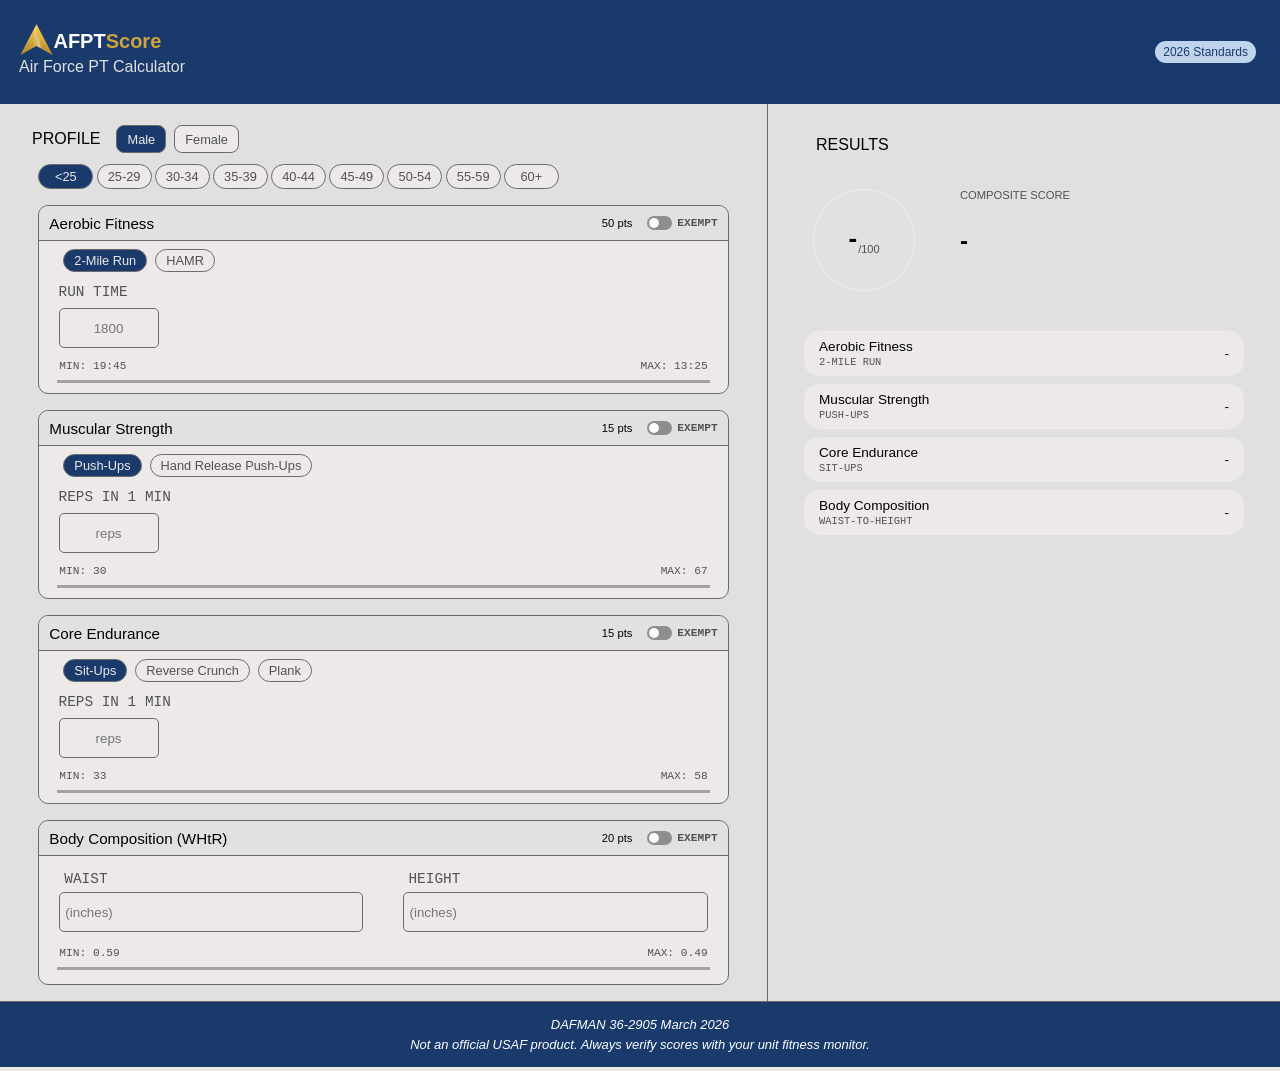
==== commit 24655550: "refactor button labels for consistency in index.html; update styles for layout in styles.css" ====
--- a/index.html
+++ b/index.html
@@ -92,7 +92,7 @@
             <div id="cardio-div">
               <div class="exempt-overlay hidden"></div>
               <div class="button-div" id="cardio-btns-div">
-                <button id="two-mile" class="active">2-mile run</button>
+                <button id="two-mile" class="active">2-Mile Run</button>
                 <button id="hamr">HAMR</button>
               </div>
               <div class="row-text-input">
@@ -125,8 +125,8 @@
             <div id="strength-div">
               <div class="exempt-overlay hidden"></div>
               <div class="button-div" id="strength-btns-div">
-                <button id="push-ups" class="active">Push-ups</button>
-                <button id="hand-release">Hand release push-ups</button>
+                <button id="push-ups" class="active">Push-Ups</button>
+                <button id="hand-release">Hand Release Push-Ups</button>
               </div>
               <div class="row-text-input">
                 <label  for="strength-input" id="strength-label">Reps in 1 min</label>
@@ -158,7 +158,7 @@
             <div id="core-div">
               <div class="exempt-overlay hidden"></div>
               <div class="button-div" id="core-btns-div">
-                <button id="sit-ups" class="active">Sit-ups</button>
+                <button id="sit-ups" class="active">Sit-Ups</button>
                 <button id="cross-leg">Reverse Crunch</button>
                 <button id="plank">Plank</button>
               </div>
--- a/css/styles.css
+++ b/css/styles.css
@@ -24,12 +24,17 @@
 
 html {
   background-color: var(--color-background);
+  
 }
 
 body {
   margin: 0;
   padding: 0;
   font-family: var(--font-sans);
+  
+}
+main {
+  min-height: 80vh;
 }
 
 /* HIDDEN CLASS */
@@ -210,7 +215,6 @@
 #right-div {
   padding: 2rem 1rem 0;
   background-color: var(--color-background-darker);
-  height: 100vh;
 }
 
 .cal-div {
@@ -527,6 +531,11 @@
 #composite-div {
   align-content: center;
   margin:20px;
+  display:grid;
+  grid-template-columns: 1fr 1fr;
+  grid-template-rows: 1fr 30%;
+  gap: 0;
+
 }
 
 #composite-div h3 {
@@ -534,12 +543,18 @@
   text-transform: uppercase;
   font-size: .7em;
   margin: 0 0 2px;
+  grid-row: 1/2;
+  grid-column: 1/3;
 }
 #composite-score {
   font-size: 1.5em;
   font-weight: 600;
   color: var(--black);
-  line-height: 1;
+  grid-row: 2/3;
+  grid-column: 1/2;
+  align-self: end;
+  justify-self: start;
+  padding-bottom: 12px;
 }
 
 #score-ring {
@@ -552,8 +567,6 @@
   font-size: 26px;
   font-weight: 600;
   color: var(--black);
-  margin-left:15px;
-  
 }
 
 #total-possible {
@@ -567,11 +580,14 @@
   font-size: 0.72rem;
   text-transform: capitalize;
   font-family: var(--font-sans);
-  padding: 4px 2px;
+  padding: 4px 8px;
   border-radius: 10px;
   text-align: center;
   font-weight: 600;
-  margin: 3px 0 0;
+  margin: 12px 0 8px;
+  grid-row: 1/3;
+  grid-column: 2/3;
+align-self: center;
 }
 
 .rating-excellent {
@@ -682,7 +698,6 @@
   #left-div {
     grid-column: 1/2;
     gap: 1rem;
-    height: 100vh;
   }
 
   #right-div {
